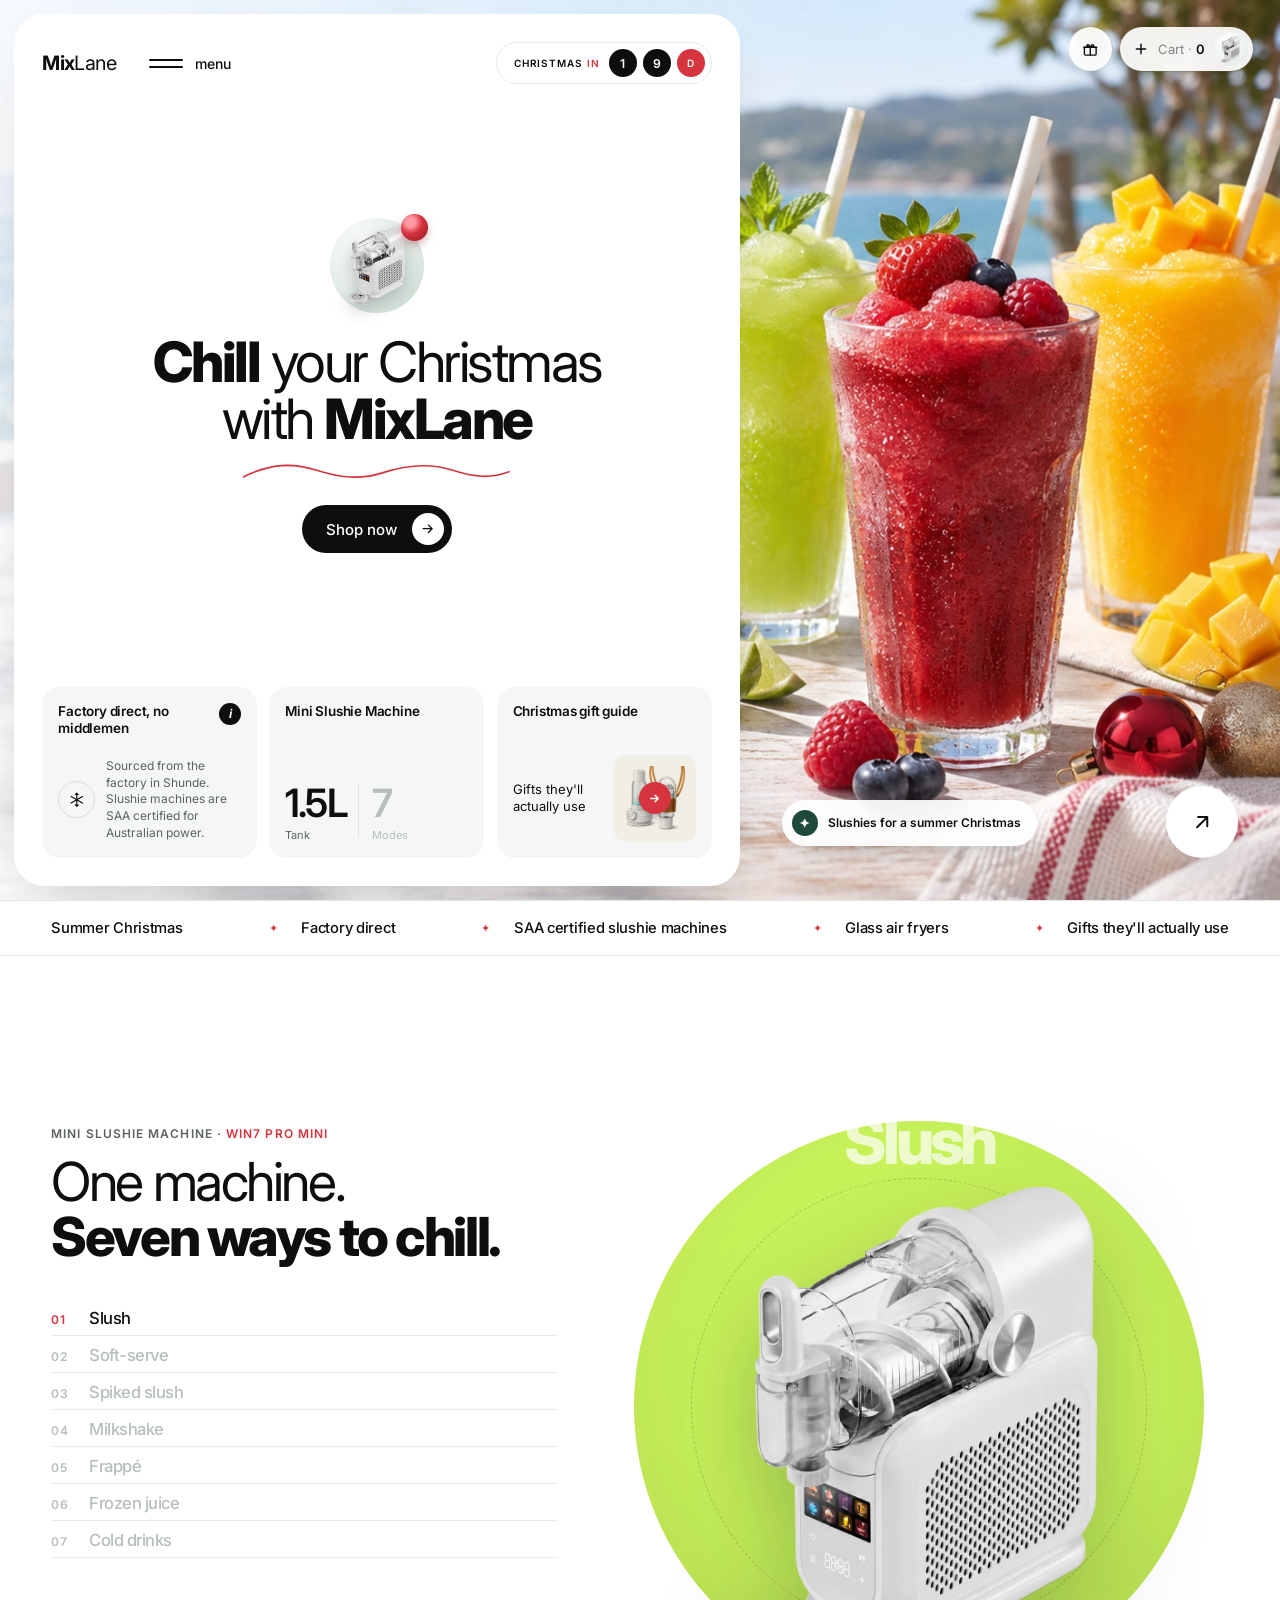
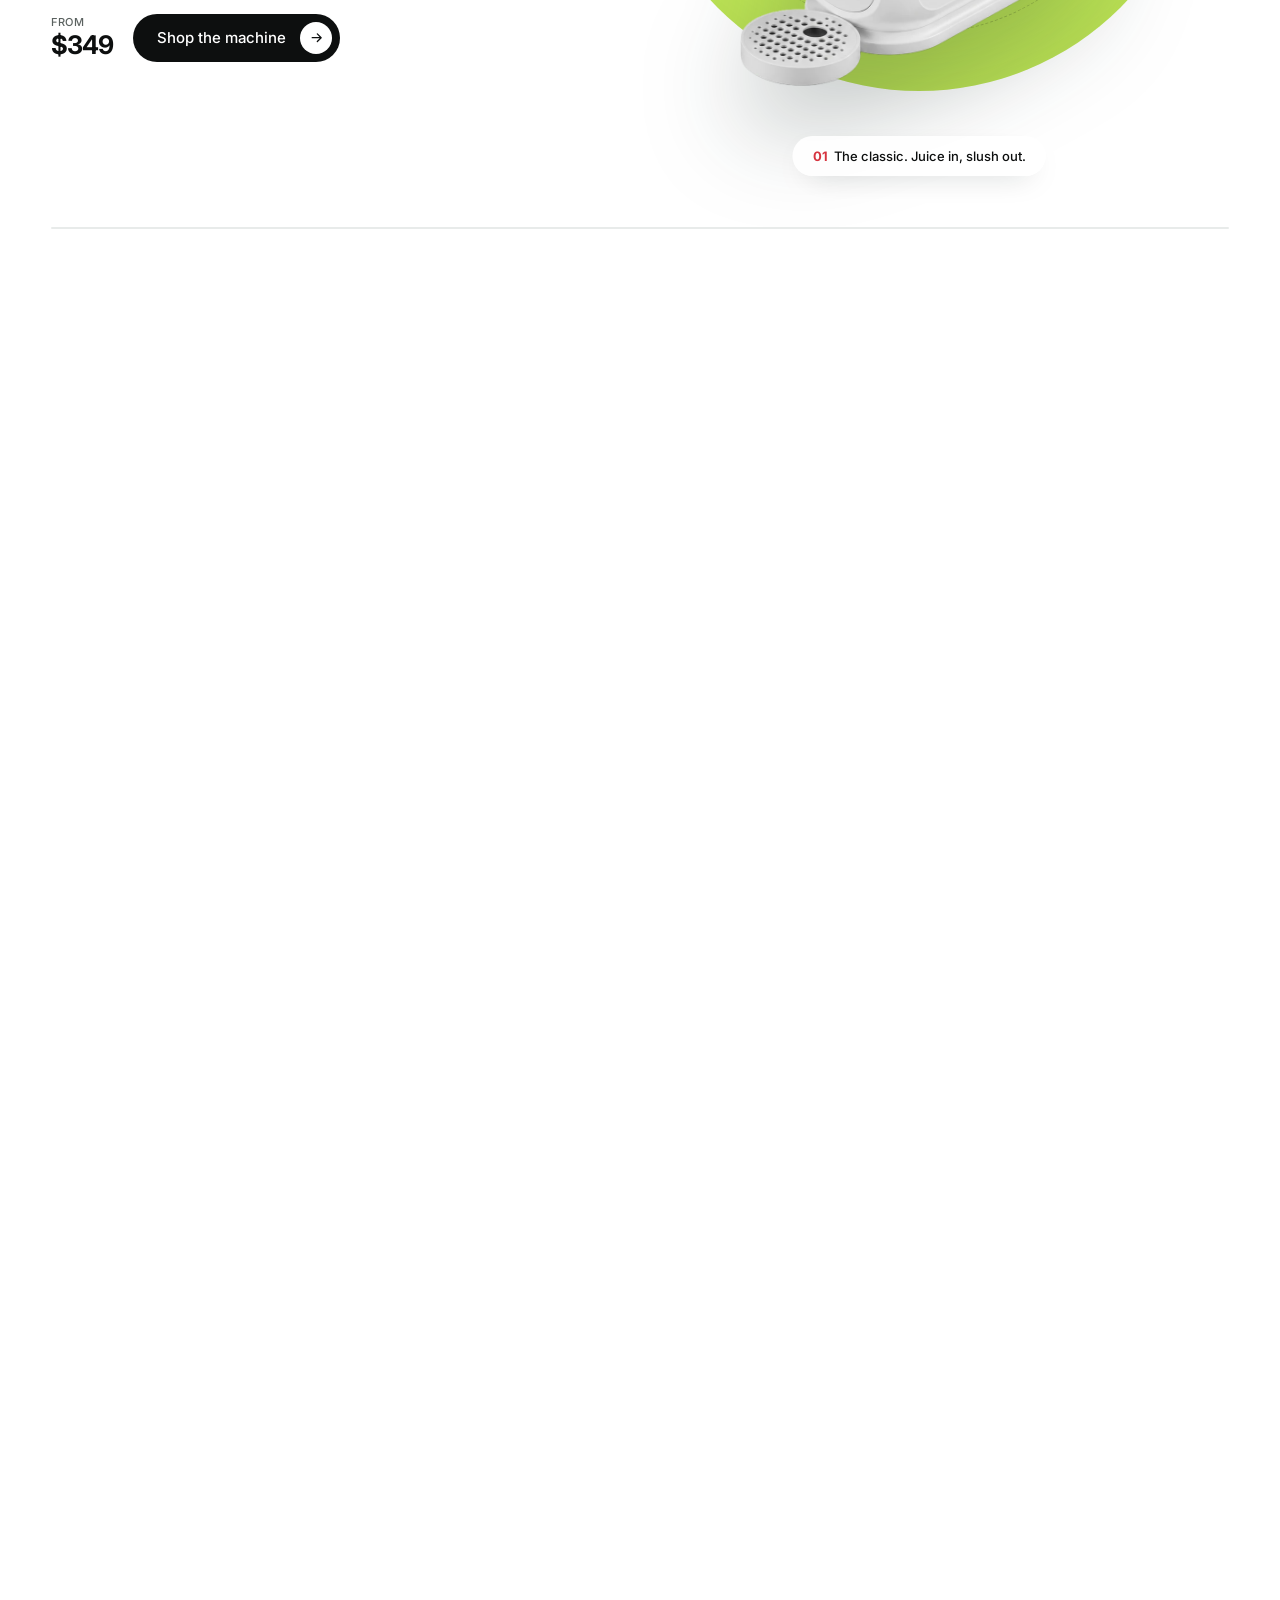
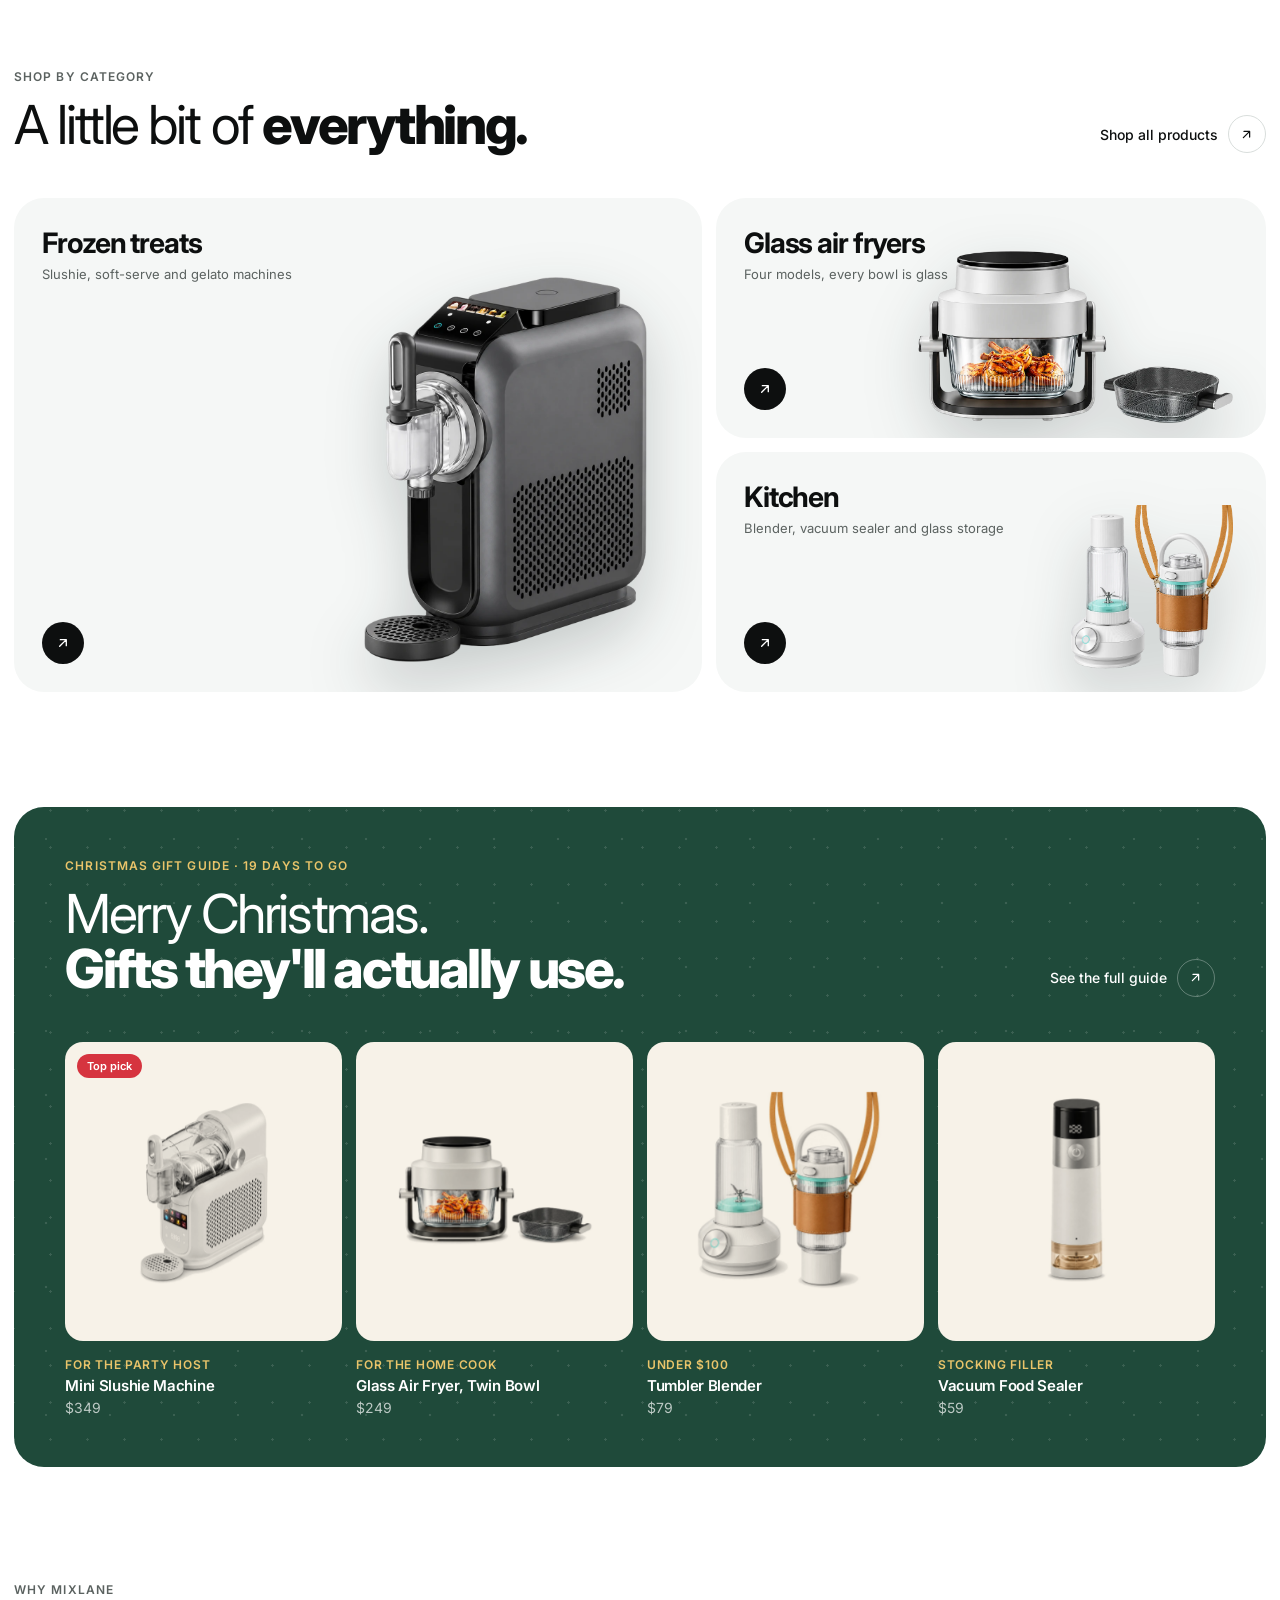
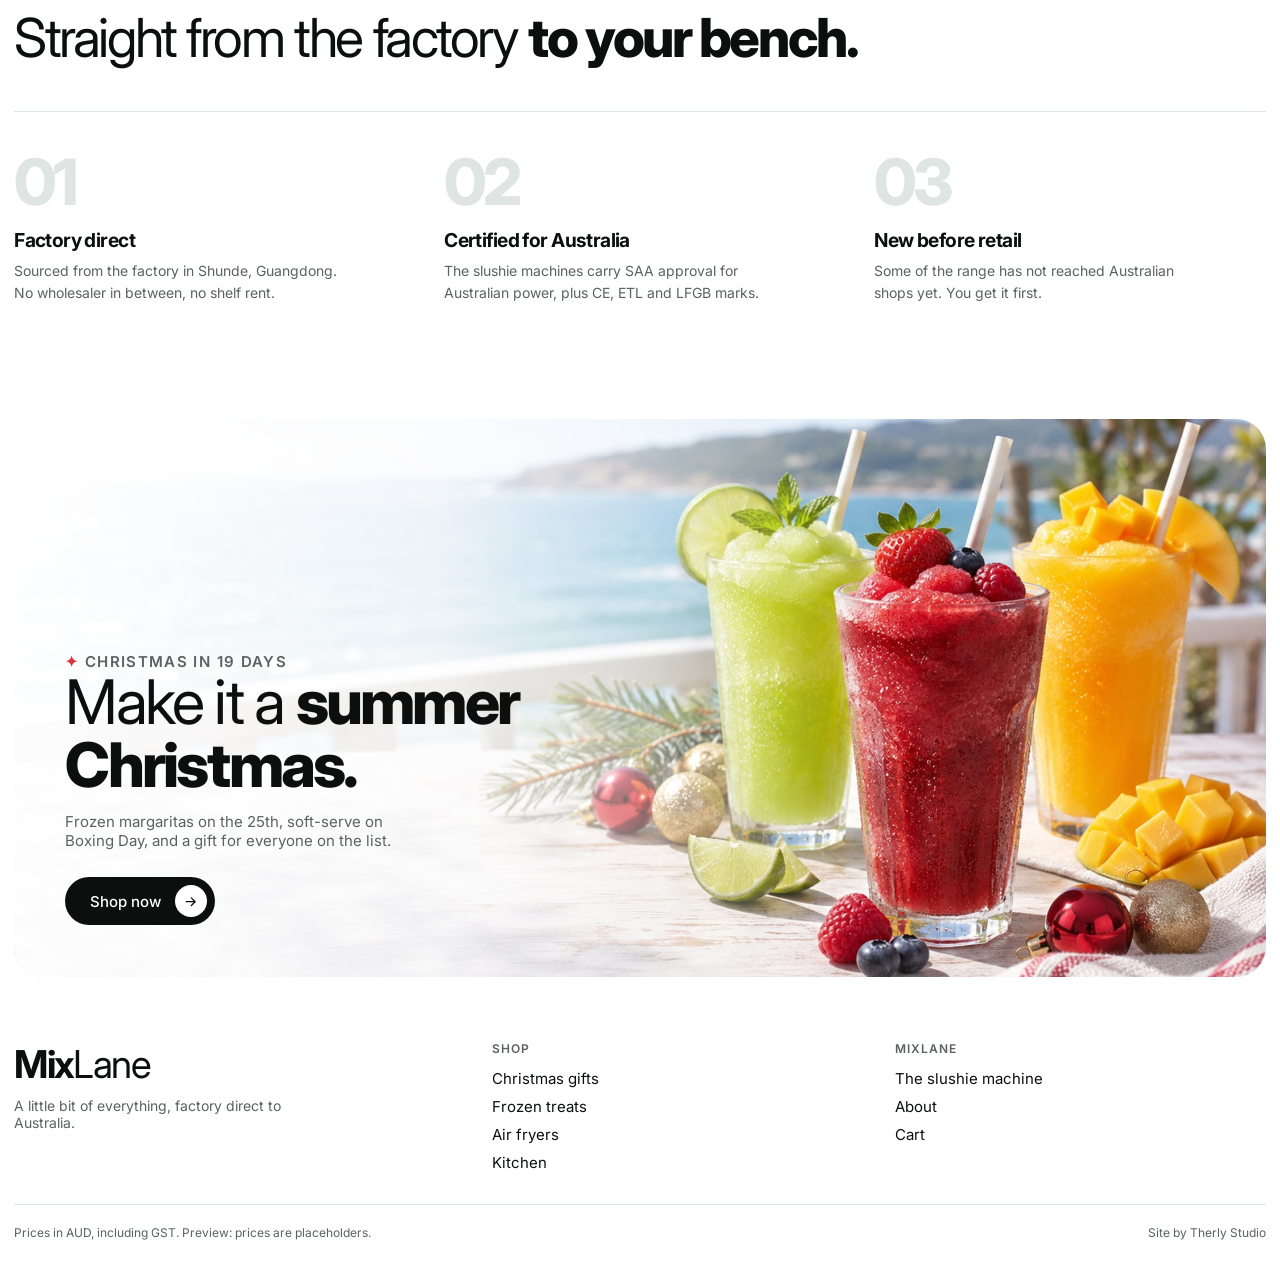
==== index.html @ 04f25a63 "MixLane store: first publish on mixlane.com.au Co-Authored-By: Claude Opus 5.5 <noreply@anthropic.co" ====
<!DOCTYPE html>
<html lang="en">
<head>
<meta charset="UTF-8">
<meta name="viewport" content="width=device-width, initial-scale=1, viewport-fit=cover">
<title>MixLane — Chill your Christmas</title>
<meta name="description" content="MixLane: slushie machines, glass air fryers and Christmas gifts, direct from the factory to Australia.">
<meta name="robots" content="noindex">
<link rel="preconnect" href="https://fonts.googleapis.com">
<link rel="preconnect" href="https://fonts.gstatic.com" crossorigin>
<link href="https://fonts.googleapis.com/css2?family=Inter:wght@400;500;600;700;800&display=swap" rel="stylesheet">
<link rel="preload" as="image" href="assets/hero/bg.jpg">
<style>
:root{
  --ink:#0d0f0f; --ink-soft:#5b6260; --line:#e8ebea;
  --panel:#ffffff; --box:#f5f7f6;
  --berry:#d6343f; --pine:#1f4a3a; --gold:#d9a640;
  --radius-panel:30px; --radius-box:18px;
  --pad:clamp(18px, 2.2vw, 34px);
}
*,*::before,*::after{box-sizing:border-box}
body{margin:0;font-family:"Inter",-apple-system,BlinkMacSystemFont,"Segoe UI",Roboto,Helvetica,Arial,sans-serif;color:var(--ink);background:#eef2f1;-webkit-font-smoothing:antialiased;overflow-x:hidden;-webkit-tap-highlight-color:transparent}
html{scroll-behavior:smooth}
html.nav-lock,body.nav-lock{overflow:hidden}
img{max-width:100%;display:block}
button{font:inherit;color:inherit;border:0;background:none;cursor:pointer}
a{text-decoration:none;color:inherit}
:focus-visible{outline:2px solid var(--ink);outline-offset:3px}

/* LAYOUT */
.hero{position:relative;height:100vh;height:100svh;min-height:640px;width:100%;overflow:hidden;isolation:isolate;background:#e9efe9}
.hero__bg{position:absolute;inset:0;width:100%;height:100%;object-fit:cover;object-position:70% 50%;z-index:-2}
.hero__scrim{position:absolute;inset:0;z-index:-1;background:linear-gradient(90deg,rgba(255,255,255,.55) 0%,rgba(255,255,255,.10) 45%,rgba(255,255,255,0) 70%)}
.hero__inner{position:relative;height:100%;width:100%;padding:clamp(10px,1.1vw,20px);display:grid;grid-template-columns:minmax(0,1.02fr) minmax(0,0.72fr);gap:clamp(10px,1.1vw,20px)}
.panel{position:relative;background:var(--panel);border-radius:var(--radius-panel);padding:var(--pad);display:flex;flex-direction:column;min-height:0;box-shadow:0 24px 60px -30px rgba(16,32,28,.28)}

/* TOPBAR */
.topbar{display:flex;align-items:center;justify-content:space-between;gap:16px;flex:0 0 auto}
.brand{font-size:clamp(19px,1.55vw,26px);font-weight:700;letter-spacing:-.03em}
.brand span{font-weight:400}
.nav-left{display:flex;align-items:center;gap:clamp(18px,2.6vw,44px)}
.menu{display:flex;align-items:center;gap:12px;padding:8px 4px;margin:-8px -4px;position:relative;z-index:130}
.menu__bars{display:flex;flex-direction:column;gap:5px;width:34px}
.menu__bars span{display:block;height:2px;background:var(--ink);border-radius:2px;transform-origin:center;transition:transform .5s cubic-bezier(.16,1,.3,1)}
.menu:hover .menu__bars span:nth-child(2){transform:scaleX(.7)}
.menu.is-active .menu__bars span:nth-child(1){transform:translateY(3.5px) rotate(45deg)}
.menu.is-active .menu__bars span:nth-child(2){transform:translateY(-3.5px) rotate(-45deg)}
.menu__label{font-size:clamp(14px,1.05vw,17px);font-weight:500}

/* "Christmas in" countdown pill (replaces social links: MixLane has no social accounts yet) */
.connect{display:flex;align-items:center;gap:clamp(8px,.7vw,12px);border:1px solid var(--line);border-radius:999px;padding:6px 6px 6px clamp(14px,1.3vw,22px)}
.connect__label{font-size:clamp(10px,.78vw,12.5px);font-weight:600;letter-spacing:.09em;text-transform:uppercase;white-space:nowrap}
.connect__label i{font-style:normal;color:var(--berry)}
.count{display:flex;gap:6px}
.count span{width:clamp(28px,2.15vw,36px);height:clamp(28px,2.15vw,36px);border-radius:50%;background:var(--ink);color:#fff;display:grid;place-items:center;font-size:clamp(12px,.95vw,15px);font-weight:600}
.count span:last-child{background:var(--berry);font-size:clamp(10px,.75vw,12px);text-transform:uppercase;letter-spacing:.04em}

/* STAGE */
.stage{flex:1 1 auto;min-height:0;display:flex;flex-direction:column;align-items:center;justify-content:center;text-align:center;position:relative;padding:clamp(12px,2vh,32px) 0}
.avatar{position:relative;width:clamp(72px,7.4vw,124px);height:clamp(72px,7.4vw,124px);border-radius:50%;background:radial-gradient(circle at 35% 30%,#ffffff,#dfe9e3 60%,#c8dbd1);flex:0 0 auto;display:grid;place-items:center}
.avatar img{width:66%;height:82%;object-fit:contain;filter:drop-shadow(0 6px 8px rgba(16,32,28,.25))}
.avatar::after{content:"";position:absolute;top:-4%;right:-4%;width:28%;height:28%;border-radius:50%;background:radial-gradient(circle at 35% 30%,#ff9aa2 0 18%,var(--berry) 45%,#8f1520);box-shadow:0 4px 10px -2px rgba(150,20,30,.5)}
.headline{margin:clamp(14px,2.2vh,30px) 0 0;font-size:clamp(34px,4.35vw,72px);line-height:1.03;letter-spacing:-.045em;font-weight:400}
.headline b{font-weight:800}
.squiggle{width:clamp(180px,21vw,330px);margin:clamp(8px,1.4vh,18px) auto 0;display:block;color:var(--berry)}
.cta{margin-top:clamp(16px,2.6vh,36px);display:inline-flex;align-items:center;gap:clamp(12px,1.1vw,20px);background:var(--ink);color:#fff;border-radius:999px;padding:8px 8px 8px clamp(22px,1.9vw,34px);font-size:clamp(15px,1.15vw,19px);font-weight:500;transition:transform .25s ease,box-shadow .25s ease}
.cta:hover{transform:translateY(-2px);box-shadow:0 14px 28px -14px rgba(0,0,0,.6)}
.cta__icon{width:clamp(32px,2.5vw,42px);height:clamp(32px,2.5vw,42px);border-radius:50%;background:#fff;color:var(--ink);display:grid;place-items:center;flex:0 0 auto}
.cta__icon svg{width:48%;height:48%}

/* CARDS */
.cards{flex:0 0 auto;display:grid;grid-template-columns:repeat(3,minmax(0,1fr));gap:clamp(10px,.95vw,18px)}
.card{background:var(--box);border-radius:var(--radius-box);padding:clamp(14px,1.25vw,24px);display:flex;flex-direction:column;justify-content:space-between;gap:clamp(12px,1.6vh,22px);min-height:clamp(150px,19vh,215px)}
.card__top{display:flex;align-items:flex-start;justify-content:space-between;gap:10px}
.card__title{font-size:clamp(13.5px,1.02vw,17px);font-weight:600;line-height:1.3;letter-spacing:-.015em;margin:0;flex:1 1 auto;min-width:0;text-wrap:pretty}
.info{width:clamp(22px,1.6vw,27px);height:clamp(22px,1.6vw,27px);border-radius:50%;background:var(--ink);color:#fff;display:grid;place-items:center;font-size:12px;font-weight:700;font-style:italic;flex:0 0 auto}
.card__row{display:flex;align-items:center;gap:clamp(10px,.85vw,15px)}
.bubble{width:clamp(34px,2.9vw,48px);height:clamp(34px,2.9vw,48px);border:1px solid #d9dedc;border-radius:50%;display:grid;place-items:center;flex:0 0 auto;color:var(--ink)}
.bubble svg{width:50%;height:50%}
.card__note{font-size:clamp(12px,.88vw,14.5px);line-height:1.4;color:var(--ink-soft);margin:0;flex:1 1 auto;min-width:0;text-wrap:pretty}
.stats{display:flex;align-items:flex-end;gap:clamp(10px,1vw,18px)}
.stat__num{font-size:clamp(30px,3.05vw,50px);font-weight:600;letter-spacing:-.05em;line-height:1}
.stat--muted .stat__num,.stat--muted .stat__label{color:#b6bfbc}
.stat__label{display:block;margin-top:6px;font-size:clamp(11px,.8vw,13.5px);color:var(--ink-soft)}
.stats__div{width:1px;align-self:stretch;background:#dfe4e2;margin-bottom:4px}
.teaser{display:flex;align-items:center;gap:clamp(8px,.8vw,14px);justify-content:space-between}
.teaser__text{font-size:clamp(13px,1vw,16px);line-height:1.3;color:var(--ink);margin:0}
.teaser__thumb{position:relative;width:clamp(74px,6.4vw,106px);aspect-ratio:1/1.06;border-radius:12px;overflow:hidden;flex:0 0 auto;background:#f1eee6;display:block}
.teaser__thumb img{width:100%;height:100%;object-fit:contain;padding:10%;mix-blend-mode:multiply}
.play{position:absolute;inset:0;margin:auto;width:32px;height:32px;border-radius:50%;background:var(--berry);color:#fff;display:grid;place-items:center;box-shadow:0 4px 12px -4px rgba(0,0,0,.5);transition:transform .3s cubic-bezier(.16,1,.3,1)}
.play svg{width:13px;height:13px}
.teaser__thumb:hover .play{transform:scale(1.12)}

/* COLUMN 2 */
.side{position:relative;min-height:0;padding:clamp(6px,1vw,18px)}
.side__top{position:absolute;top:clamp(6px,1vw,18px);right:clamp(6px,1vw,18px);display:flex;align-items:center;gap:clamp(6px,.6vw,10px)}
.pill-btn{width:clamp(42px,3.4vw,56px);height:clamp(42px,3.4vw,56px);border-radius:50%;background:rgba(255,255,255,.92);-webkit-backdrop-filter:blur(10px);backdrop-filter:blur(10px);display:grid;place-items:center;box-shadow:0 10px 26px -14px rgba(10,28,24,.45)}
.pill-btn svg{width:38%;height:38%}
.account{display:flex;align-items:center;gap:clamp(8px,.7vw,14px);background:rgba(255,255,255,.92);-webkit-backdrop-filter:blur(10px);backdrop-filter:blur(10px);border-radius:999px;padding:5px 5px 5px clamp(12px,1vw,18px);box-shadow:0 10px 26px -14px rgba(10,28,24,.45)}
.account__plus{width:16px;height:16px;flex:0 0 auto}
.account__label{font-size:clamp(13px,1vw,16px);color:#7d8785}
.account__label b{color:var(--ink);font-weight:600}
.account__avatar{width:clamp(34px,2.7vw,44px);height:clamp(34px,2.7vw,44px);border-radius:50%;overflow:hidden;background:radial-gradient(circle at 35% 30%,#fff,#dfe9e3);flex:0 0 auto;display:grid;place-items:center}
.account__avatar img{width:62%;height:78%;object-fit:contain}
.arrow-fab{position:absolute;right:clamp(10px,2.2vw,44px);bottom:clamp(10px,2.2vw,44px);width:clamp(64px,5.6vw,96px);height:clamp(64px,5.6vw,96px);border-radius:50%;background:#fff;display:grid;place-items:center;box-shadow:0 18px 40px -20px rgba(10,28,24,.5);transition:transform .3s ease}
.arrow-fab:hover{transform:rotate(45deg)}
.arrow-fab svg{width:34%;height:34%}
.xmas-tag{position:absolute;left:clamp(10px,2.2vw,44px);bottom:clamp(10px,2.2vw,44px);display:flex;align-items:center;gap:10px;padding:10px 16px 10px 10px;border-radius:999px;background:rgba(255,255,255,.92);-webkit-backdrop-filter:blur(10px);backdrop-filter:blur(10px);box-shadow:0 10px 26px -14px rgba(10,28,24,.45);font-size:clamp(12px,.9vw,14px);font-weight:600}
.xmas-tag i{width:26px;height:26px;border-radius:50%;background:var(--pine);display:grid;place-items:center;color:#fff;font-style:normal;font-size:13px}

/* ENTRY ANIMATION — transform/opacity only */
@keyframes in-up{from{opacity:0;transform:translate3d(0,18px,0)}to{opacity:1;transform:translate3d(0,0,0)}}
@keyframes in-fade{from{opacity:0}to{opacity:1}}
@keyframes in-bg{from{opacity:0;transform:scale(1.06)}to{opacity:1;transform:scale(1)}}
@keyframes in-draw{from{stroke-dashoffset:420}to{stroke-dashoffset:0}}
@keyframes drift{from{transform:scale(1)}to{transform:scale(1.06) translate3d(-1.2%,0,0)}}
.hero__bg{transform-origin:center;animation:in-bg 1.35s cubic-bezier(.16,1,.3,1) both}
.hero__bg.anim-done{animation:drift 24s ease-in-out infinite alternate !important}
.hero__scrim{animation:in-fade 1s ease both .08s}
.topbar .brand,.topbar .menu,.topbar .connect,.stage .avatar,.stage .headline,.stage .squiggle,.stage .cta,.cards .card,.side .pill-btn,.side .account,.side .arrow-fab,.side .xmas-tag{animation:in-up .78s cubic-bezier(.16,1,.3,1) both}
.topbar .brand{animation-delay:.06s}.topbar .menu{animation-delay:.14s}.topbar .connect{animation-delay:.22s}
.stage .avatar{animation-delay:.18s}.stage .headline{animation-delay:.28s}.stage .squiggle{animation-delay:.38s}.stage .cta{animation-delay:.48s}
.cards .card:nth-child(1){animation-delay:.42s}.cards .card:nth-child(2){animation-delay:.52s}.cards .card:nth-child(3){animation-delay:.62s}
.side .pill-btn{animation-delay:.2s}.side .account{animation-delay:.3s}.side .arrow-fab{animation-delay:.7s}.side .xmas-tag{animation-delay:.8s}
.stage .squiggle path{stroke-dasharray:420;stroke-dashoffset:420;animation:in-draw 1.15s cubic-bezier(.16,1,.3,1) both .48s}
.anim-done{animation:none !important}

/* NAV OVERLAY */
.navmenu{position:fixed;inset:0;z-index:120;visibility:hidden;transition:visibility 0s linear .5s}
.navmenu.is-open{visibility:visible;transition-delay:0s}
.navmenu__scrim{position:absolute;inset:0;background:rgba(10,22,19,.34);-webkit-backdrop-filter:blur(9px) saturate(1.1);backdrop-filter:blur(9px) saturate(1.1);opacity:0;transition:opacity .5s cubic-bezier(.22,1,.36,1)}
.navmenu.is-open .navmenu__scrim{opacity:1}
.navmenu__sheet{position:absolute;top:0;left:0;bottom:0;width:min(430px,88vw);background:var(--panel);border-radius:0 clamp(20px,2.4vw,34px) clamp(20px,2.4vw,34px) 0;padding:clamp(20px,3vw,38px) clamp(20px,3vw,38px) max(clamp(18px,2.4vw,32px),env(safe-area-inset-bottom));display:flex;flex-direction:column;transform:translate3d(-102%,0,0);transition:transform .62s cubic-bezier(.16,1,.3,1);box-shadow:44px 0 90px -44px rgba(8,24,20,.5);overflow-y:auto;overscroll-behavior:contain;will-change:transform}
.navmenu.is-open .navmenu__sheet{transform:translate3d(0,0,0)}
.navmenu:not(.is-open) .navmenu__sheet{transition-duration:.44s}
.navmenu__head{display:flex;align-items:center;justify-content:space-between;gap:16px;flex:0 0 auto}
.navmenu__brand{font-size:clamp(19px,1.55vw,26px);font-weight:700;letter-spacing:-.03em}
.navmenu__brand span{font-weight:400}
.navmenu__close{width:44px;height:44px;border:1px solid var(--line);border-radius:50%;display:grid;place-items:center;flex:0 0 auto;transition:transform .4s cubic-bezier(.16,1,.3,1),background .3s ease}
.navmenu__close:hover{background:var(--box);transform:rotate(90deg)}
.navmenu__close svg{width:15px;height:15px}
.navmenu__list{list-style:none;margin:clamp(22px,4vh,44px) 0 0;padding:0;flex:1 1 auto}
.navmenu__list li{border-bottom:1px solid var(--line);opacity:0;transform:translateY(22px);transition:opacity .45s ease,transform .6s cubic-bezier(.16,1,.3,1)}
.navmenu.is-open .navmenu__list li{opacity:1;transform:none}
.navmenu.is-open .navmenu__list li:nth-child(1){transition-delay:.13s}
.navmenu.is-open .navmenu__list li:nth-child(2){transition-delay:.19s}
.navmenu.is-open .navmenu__list li:nth-child(3){transition-delay:.25s}
.navmenu.is-open .navmenu__list li:nth-child(4){transition-delay:.31s}
.navmenu.is-open .navmenu__list li:nth-child(5){transition-delay:.37s}
.navmenu.is-open .navmenu__list li:nth-child(6){transition-delay:.43s}
.navmenu__link{display:flex;align-items:center;justify-content:space-between;gap:14px;padding:clamp(12px,1.7vh,19px) 2px;font-size:clamp(21px,4.4vw,30px);font-weight:500;letter-spacing:-.035em;transition:transform .4s cubic-bezier(.16,1,.3,1)}
.navmenu__link:hover{transform:translateX(10px)}
.navmenu__link em{font-style:normal;font-size:.5em;font-weight:600;color:#fff;background:var(--berry);border-radius:999px;padding:3px 9px;margin-left:10px;vertical-align:middle;letter-spacing:0}
.navmenu__link svg{width:17px;height:17px;flex:0 0 auto;opacity:0;transform:translateX(-8px);transition:opacity .35s ease,transform .35s cubic-bezier(.16,1,.3,1)}
.navmenu__link:hover svg{opacity:1;transform:none}
.navmenu__foot{flex:0 0 auto;margin-top:clamp(20px,3vh,34px);display:flex;flex-direction:column;gap:clamp(13px,2vh,19px);opacity:0;transform:translateY(18px);transition:opacity .45s ease,transform .6s cubic-bezier(.16,1,.3,1)}
.navmenu.is-open .navmenu__foot{opacity:1;transform:none;transition-delay:.5s}
.navmenu__foot-label{font-size:11.5px;font-weight:600;letter-spacing:.09em;text-transform:uppercase;color:var(--ink-soft)}
.navmenu__foot .cta{margin-top:0;align-self:flex-start}
.navmenu__foot .count{margin-top:-4px}

/* RESPONSIVE */
@media (max-width:1100px){
  .hero__inner{grid-template-columns:minmax(0,1fr)}
  .side{position:absolute;inset:clamp(10px,1.1vw,20px);pointer-events:none}
  .side__top{pointer-events:auto}
  .arrow-fab,.xmas-tag{display:none}
  .connect__label{display:none} .connect{padding:6px}
  .panel{padding-top:clamp(64px,9vw,90px)}
}
@media (max-width:820px){
  .hero{height:auto;min-height:100svh}
  .hero__scrim{background:linear-gradient(180deg,rgba(255,255,255,.35),rgba(255,255,255,.05))}
  .hero__inner{padding:12px;min-height:calc(100svh - 24px)}
  .panel{padding:16px;padding-top:70px;border-radius:26px}
  .menu__label{display:none} .menu__bars{width:26px}
  .stage{padding:34px 0 28px}
  .headline{font-size:clamp(32px,9vw,46px)}
  .squiggle{width:min(72%,300px)}
  .cards{grid-template-columns:repeat(auto-fit,minmax(200px,1fr))}
  .card{min-height:0}
  .side__top{top:22px;right:22px}
  .navmenu__sheet{width:100%;border-radius:0;padding-top:max(clamp(20px,3vw,38px),env(safe-area-inset-top))}
}
@media (max-width:420px){
  .brand{font-size:18px} .headline{font-size:clamp(29px,8.6vw,38px)} .account__label{display:none}
  .stats{gap:12px} .stat__num{font-size:clamp(28px,9vw,40px)} .teaser__thumb{width:84px}
}
@media (max-width:360px){
  .hero__inner{padding:8px} .panel{padding:14px;padding-top:66px} .brand{font-size:16.5px}
  .count span{width:30px;height:30px} .count{gap:5px} .cta{font-size:14px;padding-left:18px}
  .card{padding:13px} .navmenu__link{font-size:20px}
}
@media (max-height:540px) and (orientation:landscape){
  .hero{height:auto;min-height:0} .stage{padding:22px 0} .avatar{width:58px;height:58px}
  .headline{font-size:clamp(26px,5.4vw,38px)} .squiggle{width:min(60%,240px)}
  .navmenu__list{margin-top:16px} .navmenu__link{font-size:18px;padding:9px 2px}
}
@media (hover:none){
  .cta:hover,.arrow-fab:hover,.navmenu__close:hover{transform:none}
  .navmenu__link:hover{transform:none}
  .navmenu__link svg{opacity:1;transform:none}
  .menu:hover .menu__bars span:nth-child(2){transform:none}
}
@media (prefers-reduced-motion:reduce){
  .topbar .brand,.topbar .menu,.topbar .connect,.stage .avatar,.stage .headline,.stage .squiggle,.stage .cta,.cards .card,.side .pill-btn,.side .account,.side .arrow-fab,.side .xmas-tag,.hero__bg,.hero__bg.anim-done,.hero__scrim,.stage .squiggle path{animation:none !important;opacity:1;transform:none;stroke-dashoffset:0}
  .cta,.arrow-fab,.menu__bars span,.navmenu__close,.navmenu__link{transition:none}
  .navmenu__sheet{transition:opacity .2s linear;transform:none;opacity:0}
  .navmenu.is-open .navmenu__sheet{opacity:1}
  .navmenu__list li,.navmenu__foot{transition:opacity .2s linear;transform:none}
  .navmenu.is-open .navmenu__list li,.navmenu.is-open .navmenu__foot{transition-delay:0s !important}
}
</style>
<style>
/* ===== BELOW THE HERO — same tokens, same rounded-panel language ===== */
.wrap2{width:100%;max-width:1480px;margin-inline:auto;padding-inline:clamp(10px,1.1vw,20px)}
.sec{padding-block:clamp(64px,9vw,128px)}
.eyebrow{margin:0 0 14px;font-size:12px;font-weight:600;letter-spacing:.09em;text-transform:uppercase;color:var(--ink-soft)}
.eyebrow i{font-style:normal;color:var(--berry)}
.h2{margin:0;font-size:clamp(32px,4.2vw,66px);line-height:1.02;letter-spacing:-.045em;font-weight:400}
.h2 b{font-weight:800}
.sec-head{display:flex;align-items:flex-end;justify-content:space-between;gap:24px;flex-wrap:wrap;margin-bottom:clamp(28px,3.5vw,48px)}
.link-arrow{display:inline-flex;align-items:center;gap:10px;font-weight:500;font-size:clamp(14px,1vw,16px)}
.link-arrow span{width:38px;height:38px;border-radius:50%;border:1px solid #d9dedc;display:grid;place-items:center;transition:transform .4s cubic-bezier(.16,1,.3,1),background .3s,color .3s,border-color .3s}
.link-arrow:hover span{transform:rotate(-45deg);background:var(--ink);color:#fff;border-color:var(--ink)}
.link-arrow svg{width:15px;height:15px}

main,.foot-wrap{background:#fff}
/* reveal on scroll (opacity/transform only) */
.rv{opacity:0;transform:translate3d(0,26px,0);transition:opacity .8s cubic-bezier(.16,1,.3,1),transform .9s cubic-bezier(.16,1,.3,1)}
.rv.in{opacity:1;transform:none}

/* MARQUEE */
.ticker{list-style:none;margin:0;display:flex;flex-wrap:wrap;justify-content:space-between;align-items:center;gap:10px 24px;padding:18px clamp(16px,4vw,72px);border-block:1px solid #dfe5e3;background:#fff}
.ticker li{display:flex;align-items:center;gap:24px;font-size:clamp(14px,1.15vw,18px);font-weight:500;letter-spacing:-.02em;white-space:nowrap}
.ticker li+li::before{content:"✦";color:var(--berry);font-size:.75em;margin-left:-24px;margin-right:0}
@media (max-width:820px){.ticker{justify-content:center}.ticker li+li::before{display:none}.ticker li:not(:last-child)::after{content:"✦";color:var(--berry);font-size:.75em;margin-left:14px}}

/* SIGNATURE: 7 MODES, sticky scroll */
.modes{position:relative;height:calc(100svh + 7 * 46vh);background:#fff}
.modes__sticky{position:sticky;top:0;height:100svh;display:grid;grid-template-columns:minmax(0,.9fr) minmax(0,1.1fr);align-items:center;gap:clamp(20px,4vw,72px);padding:clamp(56px,8vh,104px) clamp(16px,4vw,72px) clamp(52px,8vh,84px);overflow:hidden}
.modes__list{list-style:none;margin:clamp(24px,4vh,44px) 0 0;padding:0;display:grid;gap:2px;counter-reset:m}
.modes__list li{display:flex;align-items:baseline;gap:16px;padding:7px 0;border-bottom:1px solid var(--line);color:#b6bfbc;font-size:clamp(16px,1.3vw,22px);font-weight:500;letter-spacing:-.03em;transition:color .4s ease}
.modes__list li .n{font-size:12px;font-weight:600;letter-spacing:.06em;width:22px}
.modes__list li.is-on{color:var(--ink)}
.modes__list li.is-on .n{color:var(--berry)}
.modes__buy{display:flex;align-items:center;gap:20px;margin-top:clamp(22px,3.5vh,36px)}
.modes__price{font-size:clamp(24px,2vw,32px);font-weight:700;letter-spacing:-.04em}
.modes__price small{display:block;font-size:11px;font-weight:500;letter-spacing:.04em;color:var(--ink-soft);text-transform:uppercase}
.modes__buy .cta{margin-top:0}
.modes__stage{position:relative;height:100%;max-height:760px;display:grid;place-items:center}
.modes__disc{position:absolute;width:min(92%,640px);aspect-ratio:1;border-radius:50%;background:var(--mode,#c8f25a);transition:background-color .7s cubic-bezier(.16,1,.3,1);box-shadow:inset 0 -40px 80px rgba(0,0,0,.08)}
.modes__disc::after{content:"";position:absolute;inset:10%;border-radius:50%;border:1px dashed rgba(13,15,15,.18);animation:spin 40s linear infinite}
@keyframes spin{to{transform:rotate(360deg)}}
.modes__word{position:absolute;left:50%;top:15%;transform:translate(-50%,-50%);margin:0;font-size:clamp(40px,5vw,92px);font-weight:800;letter-spacing:-.06em;line-height:.9;color:rgba(255,255,255,.78);white-space:nowrap;opacity:.9;pointer-events:none}
.modes__img{position:relative;top:4%;height:min(58vh,500px);width:auto;max-width:100%;object-fit:contain;filter:drop-shadow(0 40px 50px rgba(16,32,28,.28))}
.modes__line{position:absolute;left:50%;bottom:1%;transform:translateX(-50%);margin:0;padding:12px 20px;border-radius:999px;background:rgba(255,255,255,.92);box-shadow:0 10px 30px -16px rgba(10,28,24,.4);font-size:clamp(13px,1vw,15px);font-weight:500;white-space:nowrap}
.modes__line b{color:var(--berry);margin-right:6px}
.modes__bar{position:absolute;left:clamp(16px,4vw,72px);right:clamp(16px,4vw,72px);bottom:clamp(18px,3vh,30px);height:2px;background:var(--line);border-radius:2px;overflow:hidden}
.modes__bar span{position:absolute;inset:0;background:var(--ink);transform-origin:left;transform:scaleX(0)}

/* CATEGORIES (bento) */
.cats-grid{display:grid;grid-template-columns:1.25fr 1fr;grid-template-rows:repeat(2,minmax(220px,1fr));gap:clamp(10px,1.1vw,20px)}
.tile{position:relative;display:flex;flex-direction:column;justify-content:space-between;background:var(--box);border-radius:var(--radius-panel);padding:clamp(20px,2.2vw,34px);overflow:hidden;min-height:240px;transition:background-color .3s ease}
.tile:hover{background:#edf1ef}
.tile--big{grid-row:span 2;min-height:480px}
.tile h3{margin:0;font-size:clamp(22px,2.2vw,36px);font-weight:700;letter-spacing:-.04em;position:relative;z-index:1}
.tile p{margin:6px 0 0;color:var(--ink-soft);font-size:clamp(13px,1vw,15px);position:relative;z-index:1}
.tile img{position:absolute;right:6%;bottom:6%;height:72%;width:auto;max-width:62%;object-fit:contain;filter:drop-shadow(0 24px 30px rgba(16,32,28,.2));transition:transform .7s cubic-bezier(.16,1,.3,1)}
.tile--big img{height:78%;max-width:70%;right:8%}
.tile:hover img{transform:translateY(-8px) scale(1.03)}
.tile__go{position:relative;z-index:1;width:clamp(42px,3.2vw,52px);height:clamp(42px,3.2vw,52px);border-radius:50%;background:var(--ink);color:#fff;display:grid;place-items:center;transition:transform .4s cubic-bezier(.16,1,.3,1)}
.tile__go svg{width:38%;height:38%}
.tile:hover .tile__go{transform:rotate(45deg)}

/* CHRISTMAS GIFT GUIDE */
.gifts{position:relative;background:var(--pine);color:#fff;border-radius:var(--radius-panel);padding:clamp(28px,4vw,64px);overflow:hidden}
.gifts::before{content:"";position:absolute;inset:0;opacity:.12;pointer-events:none;background-image:radial-gradient(circle,#fff 1.2px,transparent 1.6px),radial-gradient(circle,#fff 1px,transparent 1.4px);background-size:64px 64px,37px 37px;background-position:0 0,18px 22px}
.gifts > *{position:relative}
.gifts .eyebrow{color:#e9c46a}
.gifts .h2{color:#fff}
.gifts .link-arrow span{border-color:rgba(255,255,255,.3)}
.gifts .link-arrow:hover span{background:#fff;color:var(--pine);border-color:#fff}
.gift-row{display:grid;grid-template-columns:repeat(4,minmax(0,1fr));gap:clamp(10px,1.1vw,20px)}
.gift{display:flex;flex-direction:column;gap:4px}
.gift__img{position:relative;display:grid;place-items:center;aspect-ratio:1/1.08;background:#f7f2e8;border-radius:var(--radius-box);padding:14%;margin-bottom:12px;overflow:hidden}
.gift__img img{max-height:100%;width:auto;mix-blend-mode:multiply;transition:transform .7s cubic-bezier(.16,1,.3,1)}
.gift:hover .gift__img img{transform:translateY(-6px) scale(1.04)}
.gift__tag{position:absolute;top:12px;left:12px;background:var(--berry);color:#fff;font-size:11px;font-weight:600;padding:5px 10px;border-radius:999px}
.gift__for{font-size:12px;font-weight:600;letter-spacing:.06em;text-transform:uppercase;color:#e9c46a}
.gift__name{font-size:clamp(15px,1.15vw,18px);font-weight:600;letter-spacing:-.02em}
.gift__price{font-size:clamp(14px,1vw,16px);color:rgba(255,255,255,.7)}

/* WHY */
.why{display:grid;grid-template-columns:repeat(3,minmax(0,1fr));gap:clamp(20px,3vw,48px);border-top:1px solid #dfe5e3;padding-top:clamp(28px,3vw,44px)}
.why__n{font-size:clamp(44px,5vw,84px);font-weight:800;letter-spacing:-.06em;line-height:1;color:#dfe5e3}
.why h3{margin:14px 0 8px;font-size:clamp(18px,1.5vw,24px);font-weight:700;letter-spacing:-.03em}
.why p{margin:0;color:var(--ink-soft);font-size:clamp(14px,1vw,16px);line-height:1.55;max-width:36ch}

/* FINAL CTA */
.final{position:relative;border-radius:var(--radius-panel);overflow:hidden;min-height:clamp(420px,62vh,620px);display:flex;align-items:flex-end;isolation:isolate}
.final__bg{position:absolute;inset:0;width:100%;height:100%;object-fit:cover;object-position:70% 50%;z-index:-2;transform:scale(1.04);transition:transform 1.6s cubic-bezier(.16,1,.3,1)}
.final.in .final__bg{transform:scale(1)}
.final::before{content:"";position:absolute;inset:0;z-index:-1;background:linear-gradient(90deg,rgba(255,255,255,.96) 0%,rgba(255,255,255,.78) 34%,rgba(255,255,255,0) 66%)}
.final__body{padding:clamp(28px,4vw,64px);max-width:640px}
.final .h2{font-size:clamp(36px,4.8vw,76px)}
.final p{margin:16px 0 0;color:var(--ink-soft);font-size:clamp(15px,1.1vw,18px);max-width:40ch}
.final .cta{margin-top:clamp(20px,3vh,32px)}

/* FOOTER */
.foot{display:grid;grid-template-columns:1.2fr repeat(2,minmax(0,1fr));gap:32px;padding-block:clamp(40px,5vw,64px) clamp(28px,3vw,40px)}
.foot__brand{font-size:clamp(28px,3vw,44px);font-weight:700;letter-spacing:-.04em}
.foot__brand span{font-weight:400}
.foot p{margin:10px 0 0;color:var(--ink-soft);font-size:14px;max-width:34ch}
.foot h4{margin:0 0 12px;font-size:12px;font-weight:600;letter-spacing:.09em;text-transform:uppercase;color:var(--ink-soft)}
.foot ul{list-style:none;margin:0;padding:0;display:grid;gap:8px}
.foot a{font-size:15px;transition:opacity .2s}
.foot a:hover{opacity:.6}
.foot__legal{grid-column:1/-1;display:flex;justify-content:space-between;gap:16px;flex-wrap:wrap;border-top:1px solid #dfe5e3;padding-top:20px;font-size:12px;color:var(--ink-soft)}

@media (max-width:1100px){
  .modes__sticky{grid-template-columns:1fr;grid-template-rows:auto 1fr;align-content:start;padding-top:clamp(64px,10vh,90px);gap:8px}
  .modes__list{display:none}
  .modes__stage{max-height:none;min-height:0}
  .modes__img{height:min(36vh,400px);top:6%}
  .modes__disc{width:min(84vw,50vh)}
  .modes__word{top:21%;font-size:clamp(32px,9vw,60px)}
  .cats-grid{grid-template-columns:1fr 1fr}
  .tile--big{grid-column:1/-1;grid-row:auto;min-height:340px}
  .gift-row{grid-template-columns:repeat(2,minmax(0,1fr))}
}
@media (max-width:820px){
  .why{grid-template-columns:1fr}
  .final::before{background:linear-gradient(180deg,rgba(255,255,255,.92) 0%,rgba(255,255,255,.75) 46%,rgba(255,255,255,.05) 100%)}
  .final{align-items:flex-start}
  .foot{grid-template-columns:1fr 1fr}
  .foot > div:first-child{grid-column:1/-1}
}
@media (max-width:600px){
  .cats-grid{grid-template-columns:1fr}
  .tile{min-height:220px}
  .tile img{height:64%}
  .modes__buy{flex-wrap:wrap;gap:14px}
  .modes__line{white-space:normal;text-align:center;width:max-content;max-width:88vw}
}
@media (prefers-reduced-motion:reduce){
  html{scroll-behavior:auto}
  .rv{opacity:1;transform:none;transition:none}
  .modes__disc::after{animation:none}
  .final__bg{transition:none;transform:none}
}
</style>
</head>
<body>

<section class="hero" aria-label="MixLane summer Christmas">
  <img class="hero__bg" src="assets/hero/bg.jpg" alt="" aria-hidden="true">
  <div class="hero__scrim" aria-hidden="true"></div>

  <div class="hero__inner">
    <div class="panel">
      <header class="topbar">
        <div class="nav-left">
          <a class="brand" href="index.html">Mix<span>Lane</span></a>
          <button class="menu" type="button" aria-expanded="false" aria-controls="navmenu" aria-label="Open menu">
            <span class="menu__bars" aria-hidden="true"><span></span><span></span></span>
            <span class="menu__label">menu</span>
          </button>
        </div>
        <div class="connect" aria-label="Days until Christmas">
          <span class="connect__label">Christmas <i>in</i></span>
          <span class="count" data-count></span>
        </div>
      </header>

      <div class="stage">
        <div class="avatar"><img src="assets/cutouts/slushie-mini.webp" alt="MixLane Mini Slushie Machine"></div>
        <h1 class="headline"><b>Chill</b> your Christmas<br />with <b>MixLane</b></h1>
        <svg class="squiggle" viewBox="0 0 320 26" aria-hidden="true"><path d="M2 20C34 4 60 3 88 12s52 12 80 3 54-12 82-3 46 10 68 2" stroke="currentColor" stroke-width="2" stroke-linecap="round" fill="none"/></svg>
        <a class="cta" href="shop.html">Shop now
          <span class="cta__icon" aria-hidden="true"><svg viewBox="0 0 24 24" fill="none" stroke="currentColor" stroke-width="2" stroke-linecap="round" stroke-linejoin="round"><path d="M5 12h14M13 6l6 6-6 6"/></svg></span>
        </a>
      </div>

      <div class="cards">
        <article class="card">
          <div class="card__top">
            <h2 class="card__title">Factory direct, no middlemen</h2>
            <span class="info" aria-hidden="true">i</span>
          </div>
          <div class="card__row">
            <span class="bubble" aria-hidden="true"><svg viewBox="0 0 24 24" fill="none" stroke="currentColor" stroke-width="1.6" stroke-linecap="round" stroke-linejoin="round"><path d="M12 3v18M4.2 7.5l15.6 9M4.2 16.5l15.6-9M12 3l-2 2m2-2 2 2M12 21l-2-2m2 2 2-2"/></svg></span>
            <p class="card__note">Sourced from the factory in Shunde. Slushie machines are SAA certified for Australian power.</p>
          </div>
        </article>

        <article class="card">
          <div class="card__top">
            <h2 class="card__title">Mini Slushie Machine</h2>
          </div>
          <div class="stats">
            <div class="stat"><span class="stat__num">1.5L</span><span class="stat__label">Tank</span></div>
            <span class="stats__div" aria-hidden="true"></span>
            <div class="stat stat--muted"><span class="stat__num">7</span><span class="stat__label">Modes</span></div>
          </div>
        </article>

        <article class="card">
          <div class="card__top">
            <h2 class="card__title">Christmas gift guide</h2>
          </div>
          <div class="teaser">
            <p class="teaser__text">Gifts they'll<br />actually use</p>
            <a class="teaser__thumb" href="#gifts" aria-label="Open the Christmas gift guide">
              <img src="assets/products-hd/blender.jpg" alt="Tumbler blender, one of the Christmas gift picks" loading="lazy">
              <span class="play" aria-hidden="true"><svg viewBox="0 0 24 24" fill="none" stroke="currentColor" stroke-width="2.4" stroke-linecap="round" stroke-linejoin="round"><path d="M5 12h14M13 6l6 6-6 6"/></svg></span>
            </a>
          </div>
        </article>
      </div>
    </div>

    <div class="side">
      <div class="side__top">
        <a class="pill-btn" href="shop.html#gifts" aria-label="Christmas gifts">
          <svg viewBox="0 0 24 24" fill="none" stroke="currentColor" stroke-width="2" stroke-linecap="round" stroke-linejoin="round"><rect x="3.5" y="9" width="17" height="11.5" rx="1.5"/><path d="M2.5 9h19M12 9v11.5M12 9C10 4 6 5 7.5 7.5 8.5 9 12 9 12 9Zm0 0c2-5 6-4 4.5-1.5C15.5 9 12 9 12 9Z"/></svg>
        </a>
        <a class="account" href="shop.html#cart" aria-label="Open cart">
          <svg class="account__plus" viewBox="0 0 24 24" fill="none" stroke="currentColor" stroke-width="2.2" stroke-linecap="round"><path d="M12 5v14M5 12h14"/></svg>
          <span class="account__label">Cart · <b data-cart>0</b></span>
          <span class="account__avatar"><img src="assets/cutouts/slushie-mini.webp" alt=""></span>
        </a>
      </div>
      <p class="xmas-tag"><i aria-hidden="true">✦</i>Slushies for a summer Christmas</p>
      <a class="arrow-fab" href="#modes" aria-label="Explore the slushie machine">
        <svg viewBox="0 0 24 24" fill="none" stroke="currentColor" stroke-width="2" stroke-linecap="round" stroke-linejoin="round"><path d="M7 17L17 7M8 7h9v9"/></svg>
      </a>
    </div>
  </div>
</section>

<main>
  <!-- TICKER -->
  <ul class="ticker" aria-label="MixLane at a glance">
    <li>Summer Christmas</li><li>Factory direct</li><li>SAA certified slushie machines</li><li>Glass air fryers</li><li>Gifts they'll actually use</li>
  </ul>

  <!-- SIGNATURE · 7 MODES -->
  <section class="modes" id="modes" aria-labelledby="modes-title">
    <div class="modes__sticky">
      <div class="modes__copy">
        <p class="eyebrow">Mini Slushie Machine · <i>Win7 Pro Mini</i></p>
        <h2 id="modes-title" class="h2">One machine.<br><b>Seven ways to chill.</b></h2>
        <ol class="modes__list">
          <li class="is-on"><span class="n">01</span>Slush</li>
          <li><span class="n">02</span>Soft-serve</li>
          <li><span class="n">03</span>Spiked slush</li>
          <li><span class="n">04</span>Milkshake</li>
          <li><span class="n">05</span>Frappé</li>
          <li><span class="n">06</span>Frozen juice</li>
          <li><span class="n">07</span>Cold drinks</li>
        </ol>
        <div class="modes__buy">
          <p class="modes__price"><small>From</small>$349</p>
          <a class="cta" href="shop.html">Shop the machine
            <span class="cta__icon" aria-hidden="true"><svg viewBox="0 0 24 24" fill="none" stroke="currentColor" stroke-width="2" stroke-linecap="round" stroke-linejoin="round"><path d="M5 12h14M13 6l6 6-6 6"/></svg></span>
          </a>
        </div>
      </div>
      <div class="modes__stage">
        <div class="modes__disc" aria-hidden="true"></div>
        <p class="modes__word" aria-hidden="true">Slush</p>
        <img class="modes__img" src="assets/cutouts/slushie-mini.webp" alt="Mini Slushie Machine with a 1.5 litre tank and colour touch screen" loading="lazy">
        <p class="modes__line" aria-live="polite"><b>01</b><span>The classic. Juice in, slush out.</span></p>
      </div>
      <div class="modes__bar" aria-hidden="true"><span></span></div>
    </div>
  </section>

  <!-- CATEGORIES -->
  <section class="sec wrap2" aria-labelledby="cats-title">
    <div class="sec-head rv">
      <div>
        <p class="eyebrow">Shop by category</p>
        <h2 id="cats-title" class="h2">A little bit of <b>everything.</b></h2>
      </div>
      <a class="link-arrow" href="shop.html">Shop all products <span><svg viewBox="0 0 24 24" fill="none" stroke="currentColor" stroke-width="2" stroke-linecap="round" stroke-linejoin="round"><path d="M7 17L17 7M8 7h9v9"/></svg></span></a>
    </div>
    <div class="cats-grid">
      <a class="tile tile--big rv" href="shop.html#shop">
        <div><h3>Frozen treats</h3><p>Slushie, soft-serve and gelato machines</p></div>
        <img src="assets/cutouts/slushie-win9.webp" alt="" loading="lazy">
        <span class="tile__go" aria-hidden="true"><svg viewBox="0 0 24 24" fill="none" stroke="currentColor" stroke-width="2" stroke-linecap="round" stroke-linejoin="round"><path d="M7 17L17 7M8 7h9v9"/></svg></span>
      </a>
      <a class="tile rv" href="shop.html#shop">
        <div><h3>Glass air fryers</h3><p>Four models, every bowl is glass</p></div>
        <img src="assets/cutouts/fryer-r35.webp" alt="" loading="lazy">
        <span class="tile__go" aria-hidden="true"><svg viewBox="0 0 24 24" fill="none" stroke="currentColor" stroke-width="2" stroke-linecap="round" stroke-linejoin="round"><path d="M7 17L17 7M8 7h9v9"/></svg></span>
      </a>
      <a class="tile rv" href="shop.html#shop">
        <div><h3>Kitchen</h3><p>Blender, vacuum sealer and glass storage</p></div>
        <img src="assets/cutouts/blender.webp" alt="" loading="lazy">
        <span class="tile__go" aria-hidden="true"><svg viewBox="0 0 24 24" fill="none" stroke="currentColor" stroke-width="2" stroke-linecap="round" stroke-linejoin="round"><path d="M7 17L17 7M8 7h9v9"/></svg></span>
      </a>
    </div>
  </section>

  <!-- CHRISTMAS GIFT GUIDE -->
  <section class="wrap2" id="gifts" aria-labelledby="gifts-title">
    <div class="gifts rv">
      <div class="sec-head">
        <div>
          <p class="eyebrow">Christmas gift guide · <span data-days>34</span> days to go</p>
          <h2 id="gifts-title" class="h2">Merry Christmas.<br><b>Gifts they'll actually use.</b></h2>
        </div>
        <a class="link-arrow" href="shop.html#gifts">See the full guide <span><svg viewBox="0 0 24 24" fill="none" stroke="currentColor" stroke-width="2" stroke-linecap="round" stroke-linejoin="round"><path d="M7 17L17 7M8 7h9v9"/></svg></span></a>
      </div>
      <div class="gift-row">
        <a class="gift" href="shop.html#gifts">
          <span class="gift__img"><span class="gift__tag">Top pick</span><img src="assets/products-hd/slushie-mini.jpg" alt="Mini Slushie Machine" loading="lazy"></span>
          <span class="gift__for">For the party host</span>
          <span class="gift__name">Mini Slushie Machine</span>
          <span class="gift__price">$349</span>
        </a>
        <a class="gift" href="shop.html#gifts">
          <span class="gift__img"><img src="assets/products-hd/fryer-r35.jpg" alt="Glass Air Fryer, Twin Bowl" loading="lazy"></span>
          <span class="gift__for">For the home cook</span>
          <span class="gift__name">Glass Air Fryer, Twin Bowl</span>
          <span class="gift__price">$249</span>
        </a>
        <a class="gift" href="shop.html#gifts">
          <span class="gift__img"><img src="assets/products-hd/blender.jpg" alt="Tumbler Blender" loading="lazy"></span>
          <span class="gift__for">Under $100</span>
          <span class="gift__name">Tumbler Blender</span>
          <span class="gift__price">$79</span>
        </a>
        <a class="gift" href="shop.html#gifts">
          <span class="gift__img"><img src="assets/products-hd/sealer.jpg" alt="Vacuum Food Sealer" loading="lazy"></span>
          <span class="gift__for">Stocking filler</span>
          <span class="gift__name">Vacuum Food Sealer</span>
          <span class="gift__price">$59</span>
        </a>
      </div>
    </div>
  </section>

  <!-- WHY -->
  <section class="sec wrap2" aria-labelledby="why-title">
    <div class="sec-head rv">
      <div>
        <p class="eyebrow">Why MixLane</p>
        <h2 id="why-title" class="h2">Straight from the factory <b>to your bench.</b></h2>
      </div>
    </div>
    <div class="why">
      <div class="rv"><span class="why__n">01</span><h3>Factory direct</h3><p>Sourced from the factory in Shunde, Guangdong. No wholesaler in between, no shelf rent.</p></div>
      <div class="rv"><span class="why__n">02</span><h3>Certified for Australia</h3><p>The slushie machines carry SAA approval for Australian power, plus CE, ETL and LFGB marks.</p></div>
      <div class="rv"><span class="why__n">03</span><h3>New before retail</h3><p>Some of the range has not reached Australian shops yet. You get it first.</p></div>
    </div>
  </section>

  <!-- FINAL CTA -->
  <section class="wrap2" aria-labelledby="final-title">
    <div class="final rv">
      <img class="final__bg" src="assets/hero/bg.jpg" alt="" aria-hidden="true" loading="lazy">
      <div class="final__body">
        <p class="eyebrow"><i>✦</i> Christmas in <span data-days>34</span> days</p>
        <h2 id="final-title" class="h2">Make it a <b>summer Christmas.</b></h2>
        <p>Frozen margaritas on the 25th, soft-serve on Boxing Day, and a gift for everyone on the list.</p>
        <a class="cta" href="shop.html">Shop now
          <span class="cta__icon" aria-hidden="true"><svg viewBox="0 0 24 24" fill="none" stroke="currentColor" stroke-width="2" stroke-linecap="round" stroke-linejoin="round"><path d="M5 12h14M13 6l6 6-6 6"/></svg></span>
        </a>
      </div>
    </div>
  </section>
</main>

<div class="foot-wrap"><footer class="wrap2 foot">
  <div>
    <div class="foot__brand">Mix<span>Lane</span></div>
    <p>A little bit of everything, factory direct to Australia.</p>
  </div>
  <div>
    <h4>Shop</h4>
    <ul>
      <li><a href="shop.html#gifts">Christmas gifts</a></li>
      <li><a href="shop.html#shop">Frozen treats</a></li>
      <li><a href="shop.html#shop">Air fryers</a></li>
      <li><a href="shop.html#shop">Kitchen</a></li>
    </ul>
  </div>
  <div>
    <h4>MixLane</h4>
    <ul>
      <li><a href="#modes">The slushie machine</a></li>
      <li><a href="shop.html#factory">About</a></li>
      <li><a href="shop.html#cart">Cart</a></li>
    </ul>
  </div>
  <div class="foot__legal">
    <span>Prices in AUD, including GST. Preview: prices are placeholders.</span>
    <span>Site by Therly Studio</span>
  </div>
</footer></div>

<div class="navmenu" id="navmenu" role="dialog" aria-modal="true" aria-label="Site menu">
  <div class="navmenu__scrim" data-close></div>
  <div class="navmenu__sheet">
    <div class="navmenu__head">
      <span class="navmenu__brand">Mix<span>Lane</span></span>
      <button class="navmenu__close" type="button" aria-label="Close menu" data-close>
        <svg viewBox="0 0 24 24" fill="none" stroke="currentColor" stroke-width="2.2" stroke-linecap="round"><path d="M5 5l14 14M19 5L5 19"/></svg>
      </button>
    </div>
    <ul class="navmenu__list">
      <li><a class="navmenu__link" href="index.html"><span>Home</span><svg viewBox="0 0 24 24" fill="none" stroke="currentColor" stroke-width="2" stroke-linecap="round" stroke-linejoin="round"><path d="M7 17L17 7M8 7h9v9"/></svg></a></li>
      <li><a class="navmenu__link" href="#gifts"><span>Christmas gifts<em>New</em></span><svg viewBox="0 0 24 24" fill="none" stroke="currentColor" stroke-width="2" stroke-linecap="round" stroke-linejoin="round"><path d="M7 17L17 7M8 7h9v9"/></svg></a></li>
      <li><a class="navmenu__link" href="shop.html#shop"><span>Frozen treats</span><svg viewBox="0 0 24 24" fill="none" stroke="currentColor" stroke-width="2" stroke-linecap="round" stroke-linejoin="round"><path d="M7 17L17 7M8 7h9v9"/></svg></a></li>
      <li><a class="navmenu__link" href="shop.html#shop"><span>Air fryers</span><svg viewBox="0 0 24 24" fill="none" stroke="currentColor" stroke-width="2" stroke-linecap="round" stroke-linejoin="round"><path d="M7 17L17 7M8 7h9v9"/></svg></a></li>
      <li><a class="navmenu__link" href="shop.html"><span>Shop all</span><svg viewBox="0 0 24 24" fill="none" stroke="currentColor" stroke-width="2" stroke-linecap="round" stroke-linejoin="round"><path d="M7 17L17 7M8 7h9v9"/></svg></a></li>
      <li><a class="navmenu__link" href="shop.html#factory"><span>About</span><svg viewBox="0 0 24 24" fill="none" stroke="currentColor" stroke-width="2" stroke-linecap="round" stroke-linejoin="round"><path d="M7 17L17 7M8 7h9v9"/></svg></a></li>
    </ul>
    <div class="navmenu__foot">
      <span class="navmenu__foot-label">Christmas in</span>
      <span class="count" data-count></span>
      <a class="cta" href="shop.html">Shop now
        <span class="cta__icon" aria-hidden="true"><svg viewBox="0 0 24 24" fill="none" stroke="currentColor" stroke-width="2" stroke-linecap="round" stroke-linejoin="round"><path d="M5 12h14M13 6l6 6-6 6"/></svg></span>
      </a>
    </div>
  </div>
</div>

<script>
/* IIFE #1 — entry-animation cleanup + small data fills */
(function(){
  var sel='.topbar .brand,.topbar .menu,.topbar .connect,.stage .avatar,.stage .headline,.stage .squiggle,.stage .cta,.cards .card,.side .pill-btn,.side .account,.side .arrow-fab,.side .xmas-tag,.hero__bg';
  document.querySelectorAll(sel).forEach(function(el){
    el.addEventListener('animationend',function(e){ if(e.target===el) el.classList.add('anim-done'); });
  });
  // days until Christmas in Brisbane (25 Dec 00:00 AEST = 24 Dec 14:00 UTC), drawn as digit circles + "d"
  var now=new Date(), xmas=Date.UTC(now.getUTCFullYear(),11,24,14), days=Math.ceil((xmas-now)/864e5);
  var parts=days>0?String(days).split('').concat(['d']):['🎄'];
  document.querySelectorAll('[data-count]').forEach(function(c){
    c.innerHTML=parts.map(function(p){return '<span>'+p+'</span>';}).join('');
    c.setAttribute('aria-label',days>0?days+' days':'Merry Christmas');
  });
  document.querySelectorAll('[data-days]').forEach(function(el){ el.textContent=Math.max(days,0); });
  // cart count shared with the shop (localStorage key used by shop.html)
  try{
    var cart=JSON.parse(localStorage.getItem('mixlane-cart')||'{}')||{}, n=0;
    for(var k in cart) n+=cart[k];
    document.querySelectorAll('[data-cart]').forEach(function(el){el.textContent=n;});
  }catch(e){}
})();

/* IIFE #3 — signature "7 modes" sticky section + scroll reveals */
(function(){
  var reduce=matchMedia('(prefers-reduced-motion: reduce)').matches;
  var MODES=[
    ['Slush','#c8f25a','The classic. Juice in, slush out.'],
    ['Soft-serve','#f1e6d2','Creamy swirls for the kids’ table.'],
    ['Spiked slush','#ff6b7a','Frozen margaritas for the grown-ups.'],
    ['Milkshake','#f7b8cb','Thick shakes, straight from the tank.'],
    ['Frappé','#c9a27c','Iced coffee, the frosty way.'],
    ['Frozen juice','#ffb340','Half drink, half dessert.'],
    ['Cold drinks','#7cc6ff','Just chilled, for the hottest days.']
  ];
  var sec=document.getElementById('modes');
  if(sec){
    var disc=sec.querySelector('.modes__disc'), word=sec.querySelector('.modes__word'), img=sec.querySelector('.modes__img');
    var lineN=sec.querySelector('.modes__line b'), lineT=sec.querySelector('.modes__line span');
    var items=sec.querySelectorAll('.modes__list li'), bar=sec.querySelector('.modes__bar span');
    var cur=0, ticking=false;
    var set=function(i){
      if(i===cur) return; cur=i;
      items.forEach(function(li,k){ li.classList.toggle('is-on',k===i); });
      disc.style.setProperty('--mode',MODES[i][1]);
      word.textContent=MODES[i][0];
      lineN.textContent=('0'+(i+1)).slice(-2); lineT.textContent=MODES[i][2];
      if(!reduce){
        word.animate([{opacity:0,transform:'translate(-50%,-20%)'},{opacity:.9,transform:'translate(-50%,-50%)'}],{duration:600,easing:'cubic-bezier(.16,1,.3,1)'});
        img.animate([{transform:'rotate(-2deg) scale(.97)'},{transform:'none'}],{duration:700,easing:'cubic-bezier(.16,1,.3,1)'});
      }
    };
    var update=function(){
      ticking=false;
      var r=sec.getBoundingClientRect(), total=sec.offsetHeight-innerHeight;
      var p=Math.min(Math.max(-r.top/total,0),.9999);
      bar.style.transform='scaleX('+p+')';
      set(Math.floor(p*MODES.length));
    };
    addEventListener('scroll',function(){ if(!ticking){ ticking=true; requestAnimationFrame(update); } },{passive:true});
    addEventListener('resize',update);
    disc.style.setProperty('--mode',MODES[0][1]);
    update();
  }
  // reveal-on-scroll
  var rv=document.querySelectorAll('.rv');
  if(reduce||!('IntersectionObserver' in window)){ rv.forEach(function(el){ el.classList.add('in'); }); return; }
  var io=new IntersectionObserver(function(es){ es.forEach(function(e){ if(e.isIntersecting){ e.target.classList.add('in'); io.unobserve(e.target); } }); },{rootMargin:'0px 0px -10% 0px'});
  rv.forEach(function(el,k){ el.style.transitionDelay=((k%3)*80)+'ms'; io.observe(el); });
})();

/* IIFE #2 — nav controller */
(function(){
  var nav=document.getElementById('navmenu'), btn=document.querySelector('.menu');
  var root=document.documentElement, body=document.body, open=false;
  function focusables(){ return Array.prototype.slice.call(nav.querySelectorAll('a[href],button')); }
  function setOpen(v){
    if(v===open) return; open=v;
    nav.classList.toggle('is-open',v); btn.classList.toggle('is-active',v);
    btn.setAttribute('aria-expanded',String(v)); btn.setAttribute('aria-label',v?'Close menu':'Open menu');
    root.classList.toggle('nav-lock',v); body.classList.toggle('nav-lock',v);
    if(v){ setTimeout(function(){ var l=nav.querySelector('.navmenu__link')||nav.querySelector('.navmenu__close'); if(l) l.focus(); },360); }
    else{ btn.focus(); }
  }
  btn.addEventListener('click',function(){ setOpen(!open); });
  nav.querySelectorAll('[data-close]').forEach(function(el){ el.addEventListener('click',function(){ setOpen(false); }); });
  nav.querySelectorAll('.navmenu__link, .navmenu__foot .cta').forEach(function(a){ a.addEventListener('click',function(){ setOpen(false); }); });
  document.addEventListener('keydown',function(e){
    if(!open) return;
    if(e.key==='Escape'){ setOpen(false); return; }
    if(e.key==='Tab'){
      var f=focusables(); if(!f.length) return;
      var first=f[0], last=f[f.length-1];
      if(e.shiftKey && document.activeElement===first){ e.preventDefault(); last.focus(); }
      else if(!e.shiftKey && document.activeElement===last){ e.preventDefault(); first.focus(); }
    }
  });
})();
</script>
</body>
</html>
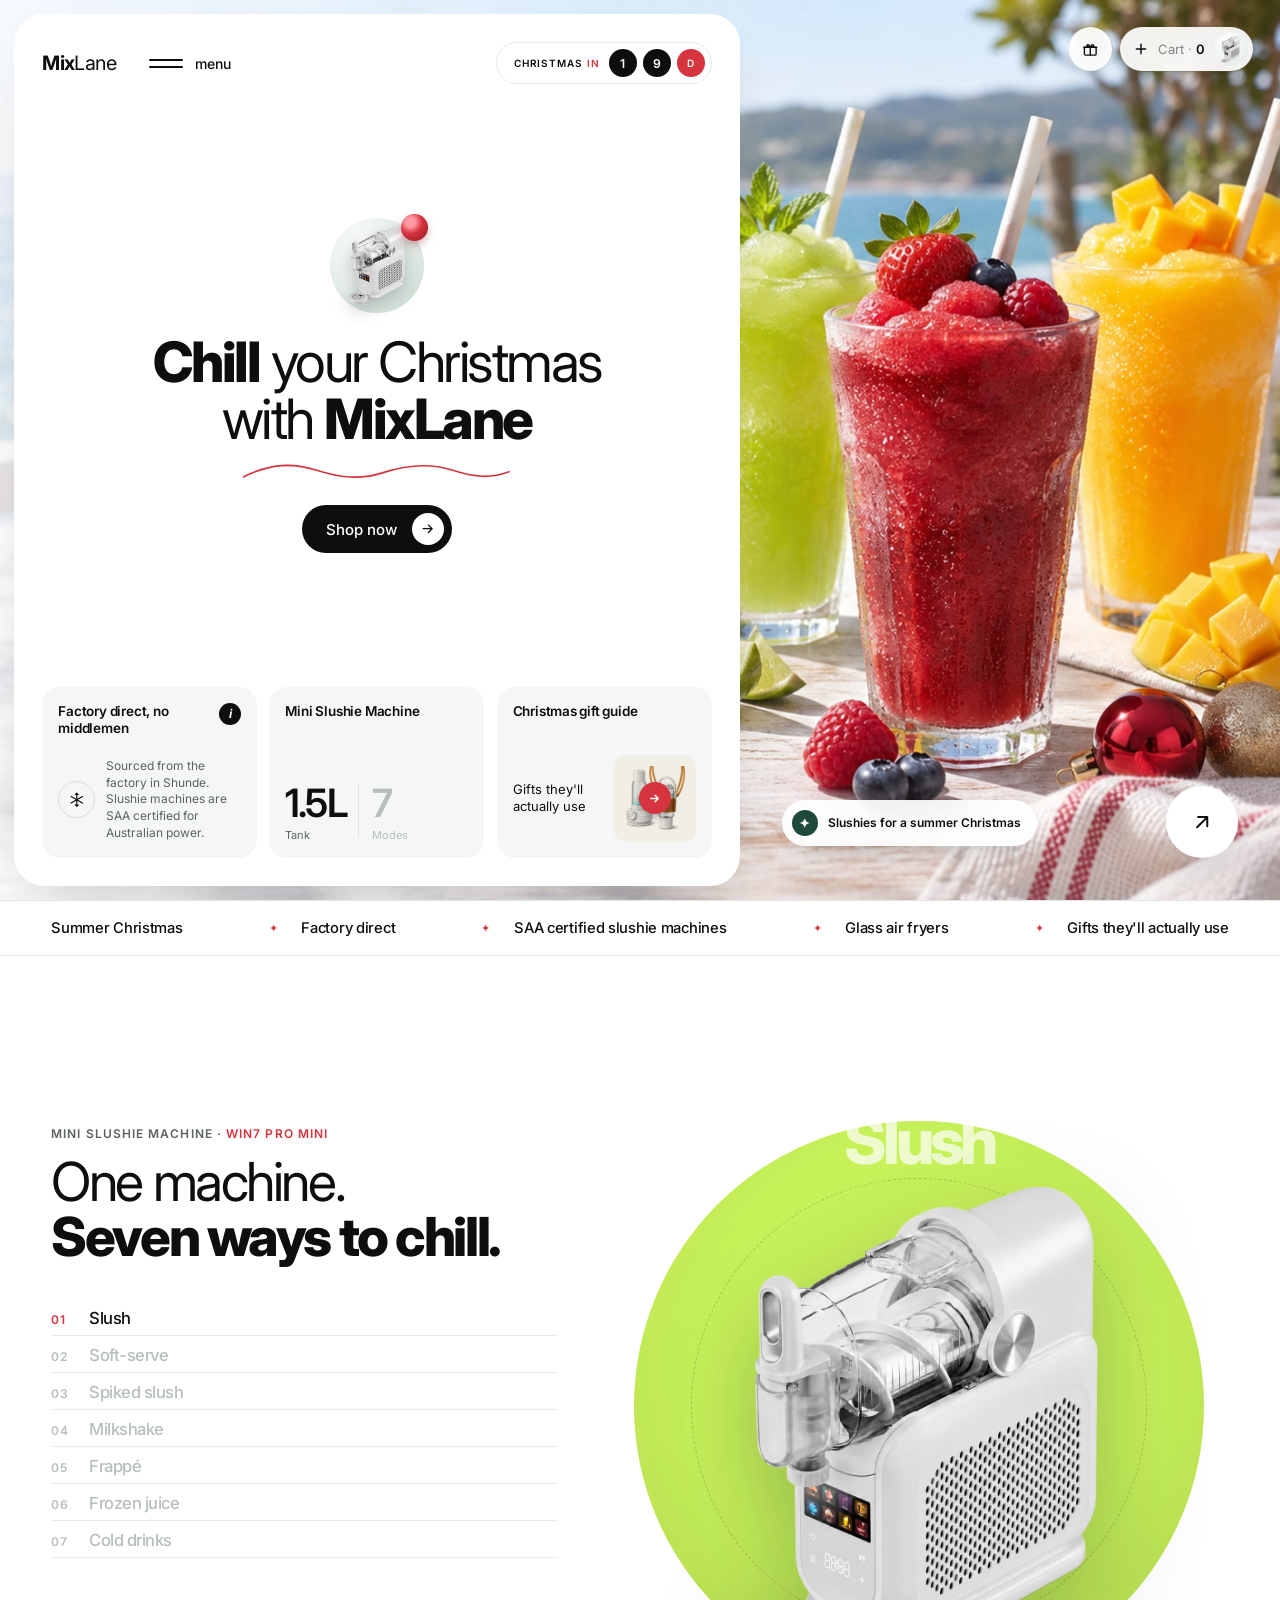
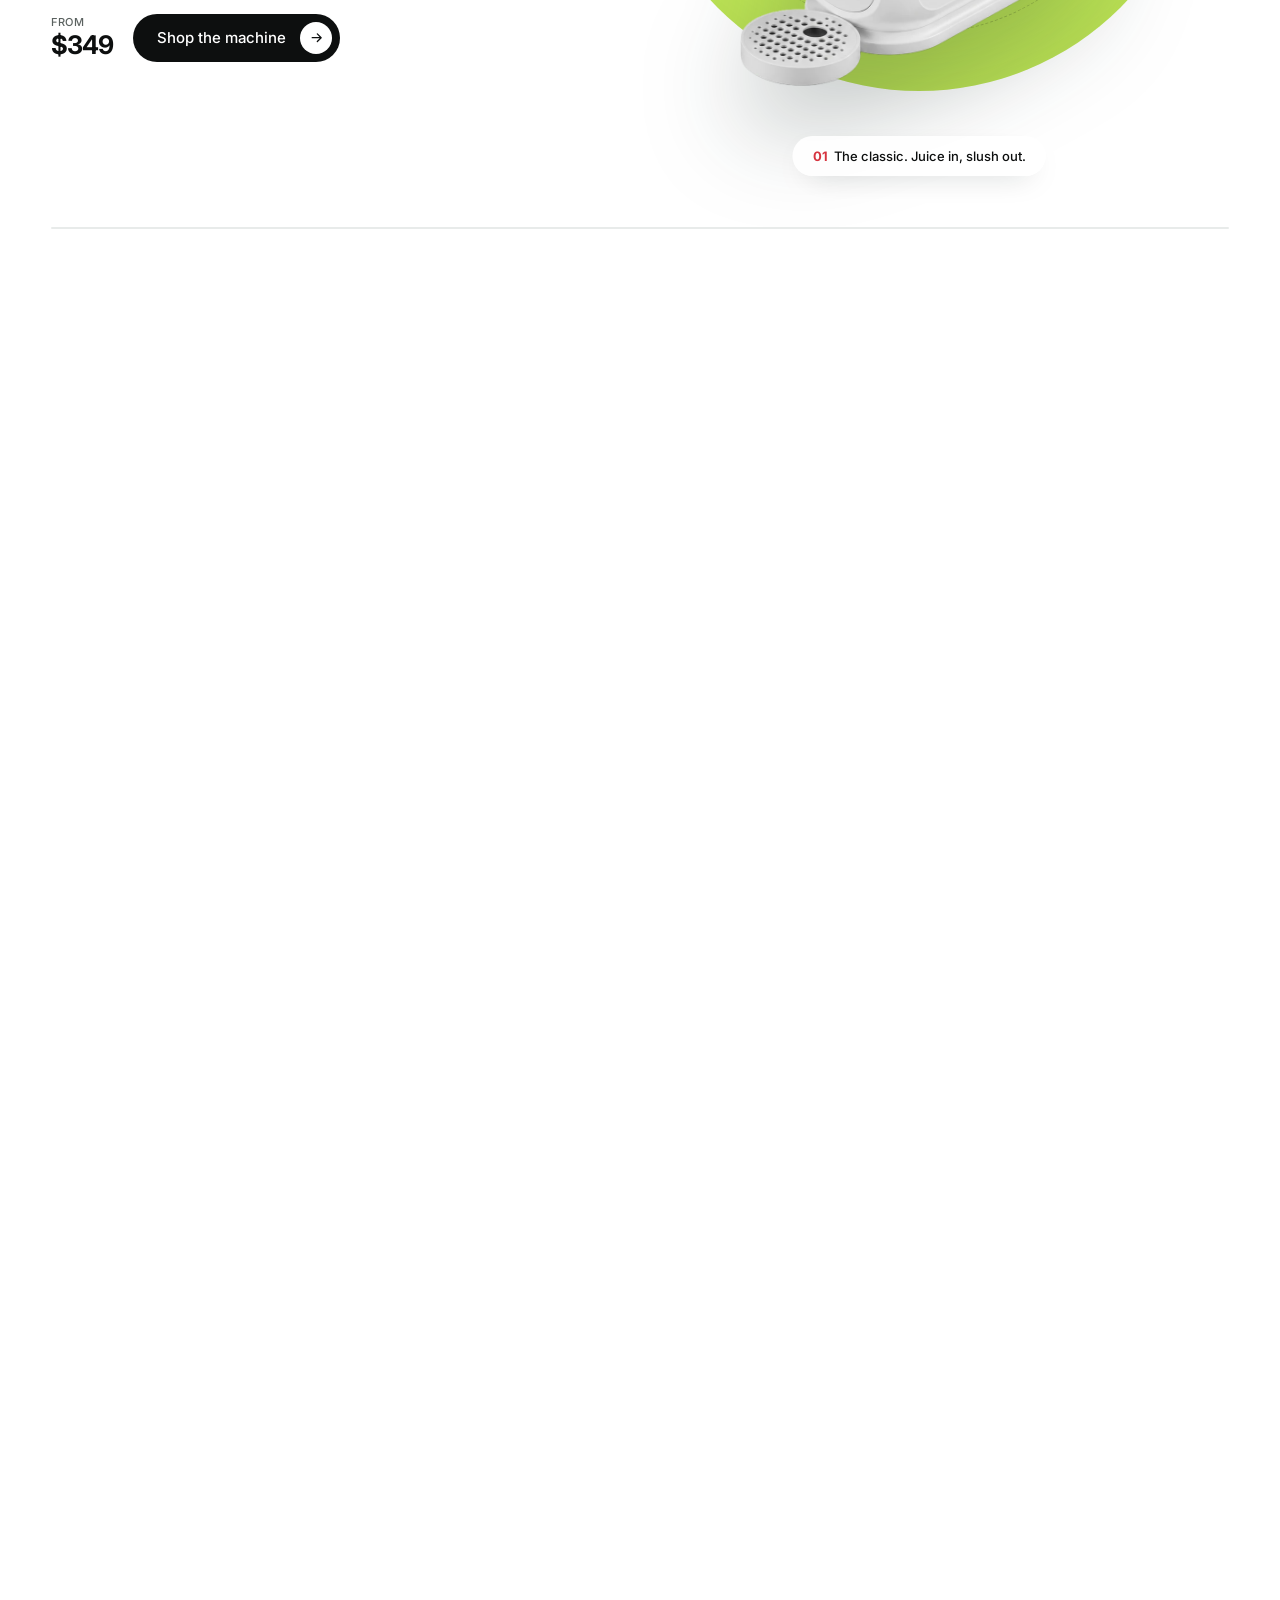
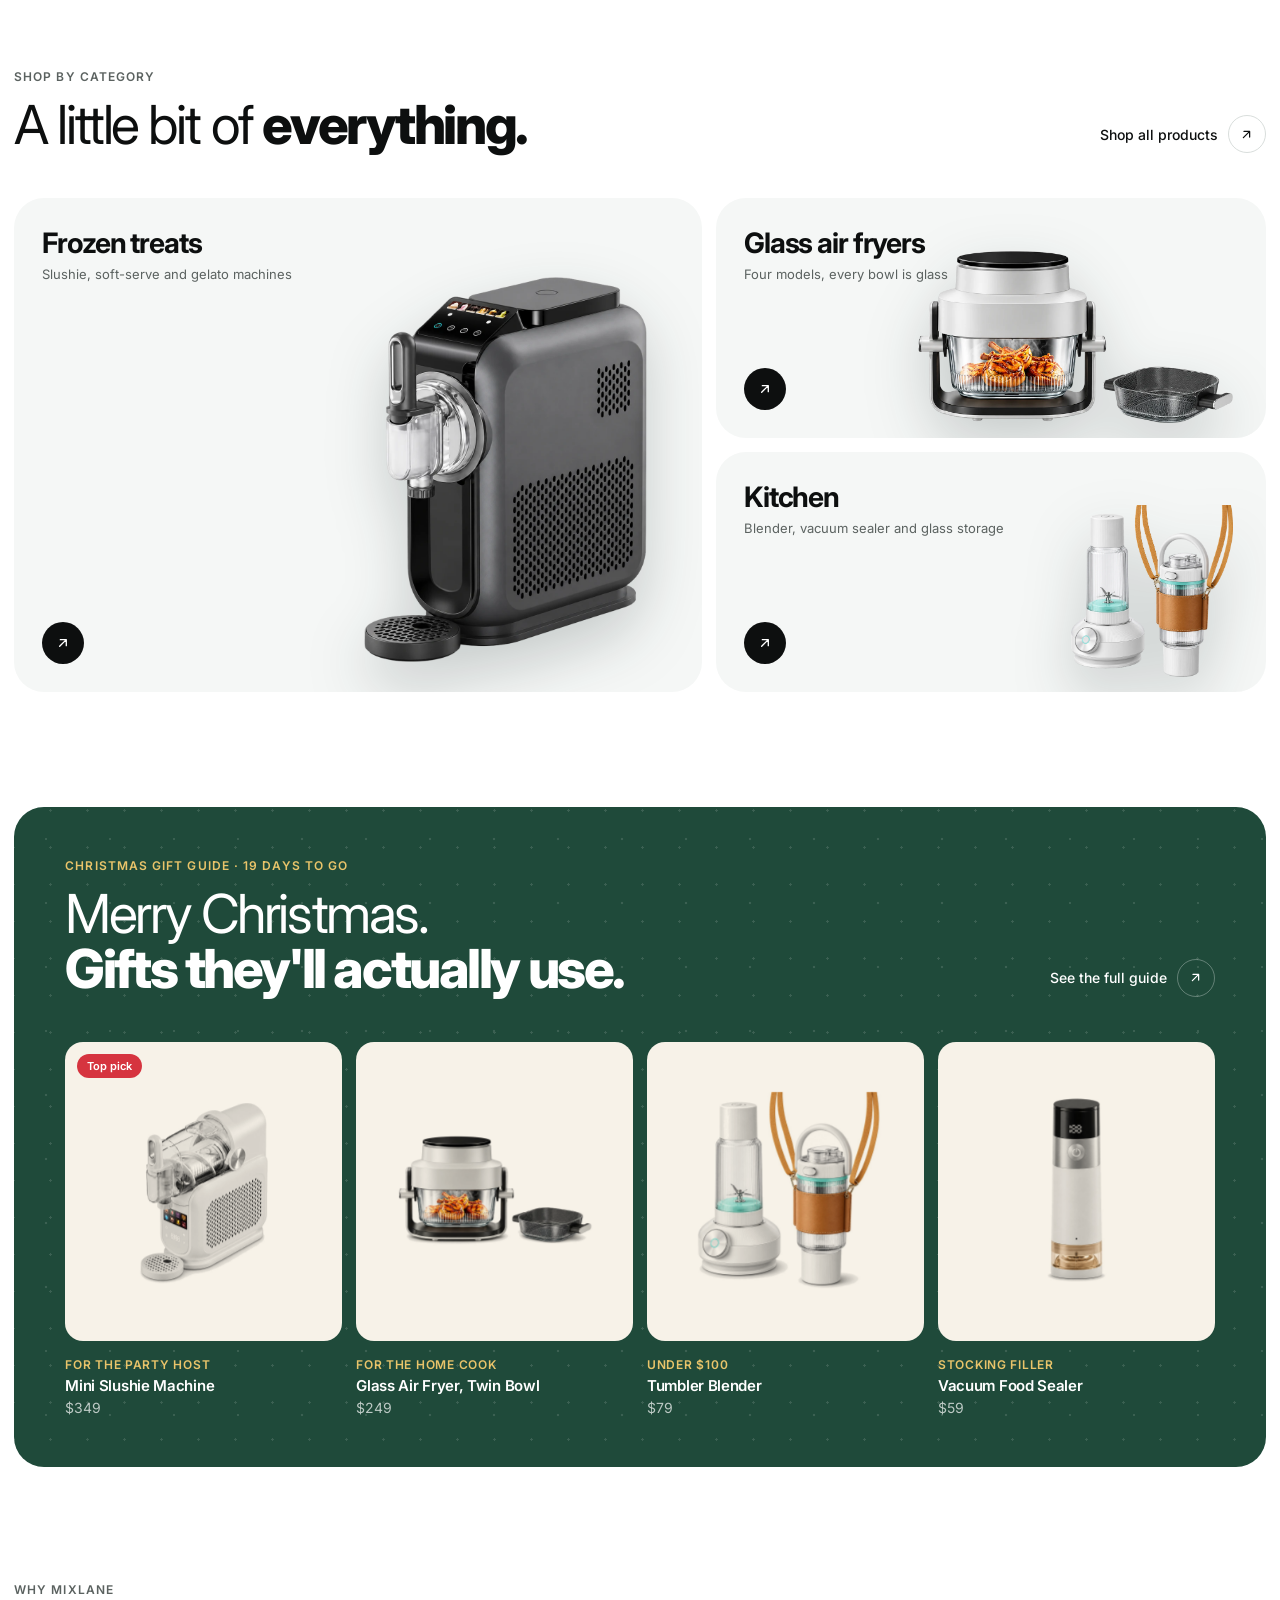
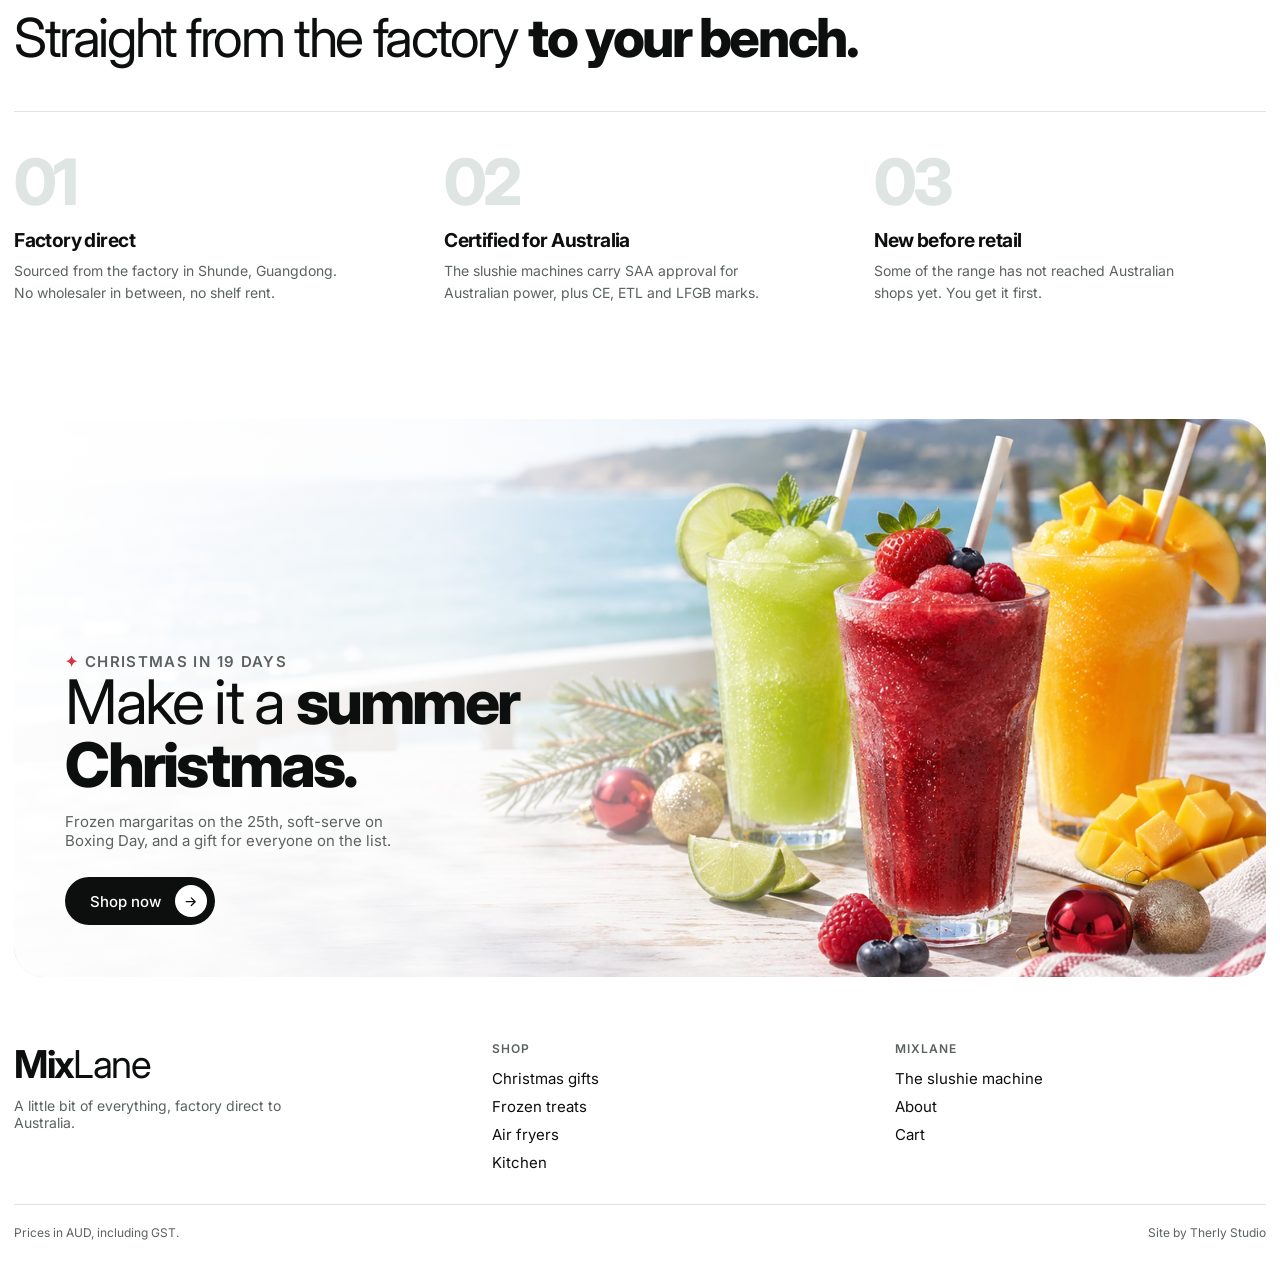
==== commit 1152be90: "Go live: remove preview notices and noindex; checkout points to Instagram Co-Authored-By: Claude Opu" ====
--- a/index.html
+++ b/index.html
@@ -5,7 +5,6 @@
 <meta name="viewport" content="width=device-width, initial-scale=1, viewport-fit=cover">
 <title>MixLane — Chill your Christmas</title>
 <meta name="description" content="MixLane: slushie machines, glass air fryers and Christmas gifts, direct from the factory to Australia.">
-<meta name="robots" content="noindex">
 <link rel="preconnect" href="https://fonts.googleapis.com">
 <link rel="preconnect" href="https://fonts.gstatic.com" crossorigin>
 <link href="https://fonts.googleapis.com/css2?family=Inter:wght@400;500;600;700;800&display=swap" rel="stylesheet">
@@ -598,7 +597,7 @@
     </ul>
   </div>
   <div class="foot__legal">
-    <span>Prices in AUD, including GST. Preview: prices are placeholders.</span>
+    <span>Prices in AUD, including GST.</span>
     <span>Site by Therly Studio</span>
   </div>
 </footer></div>
